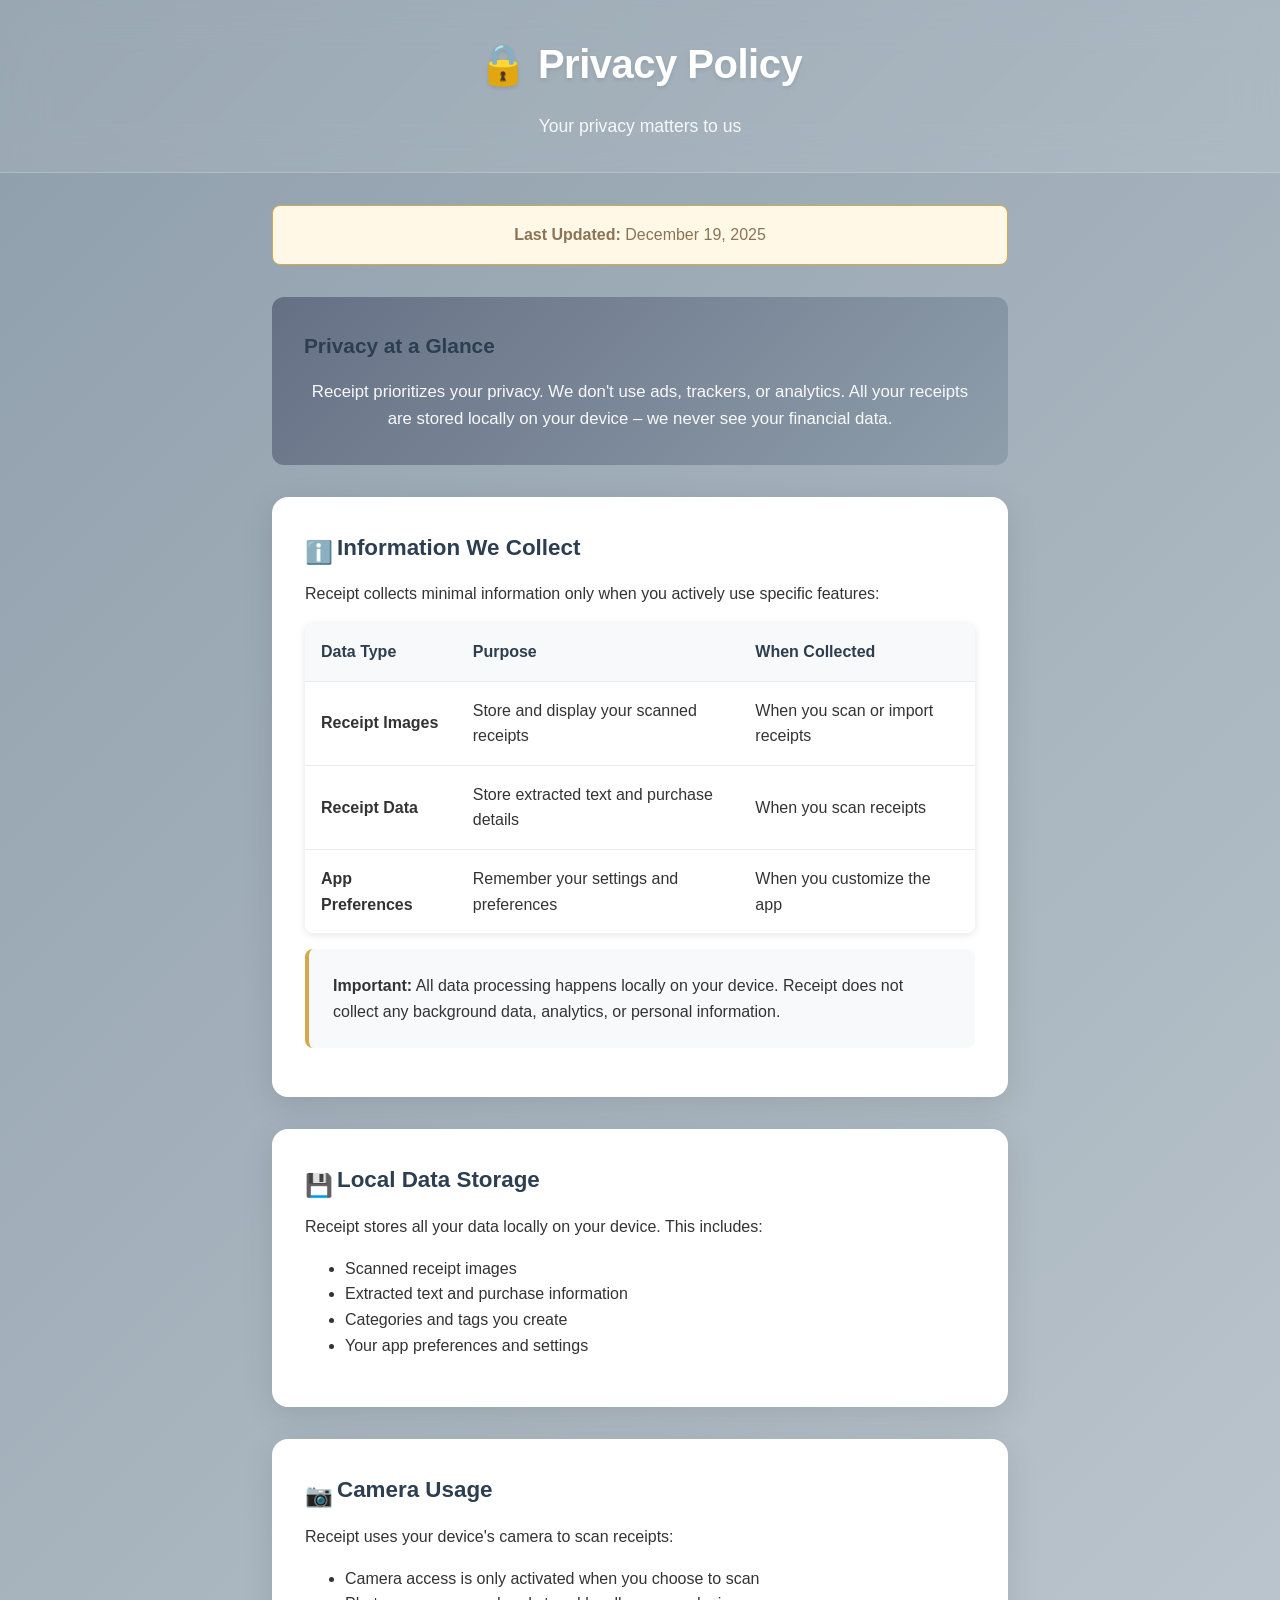
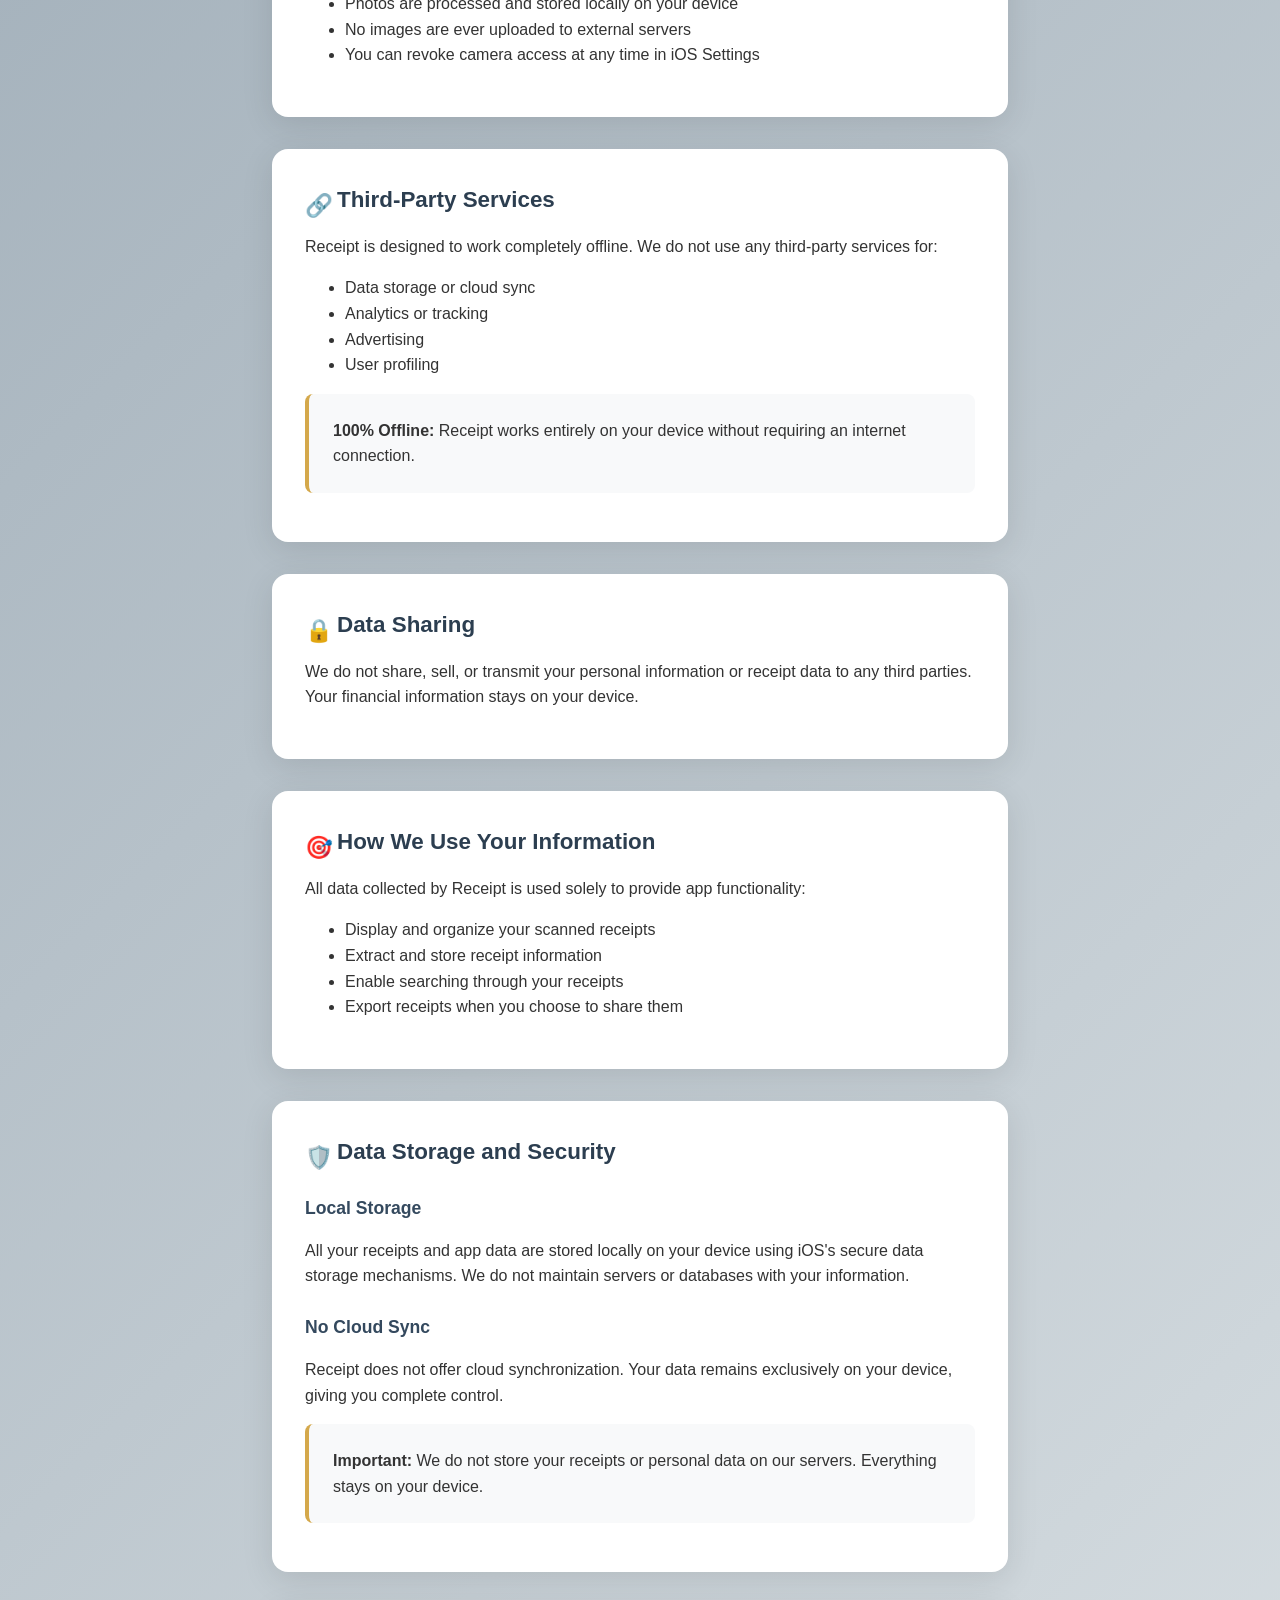
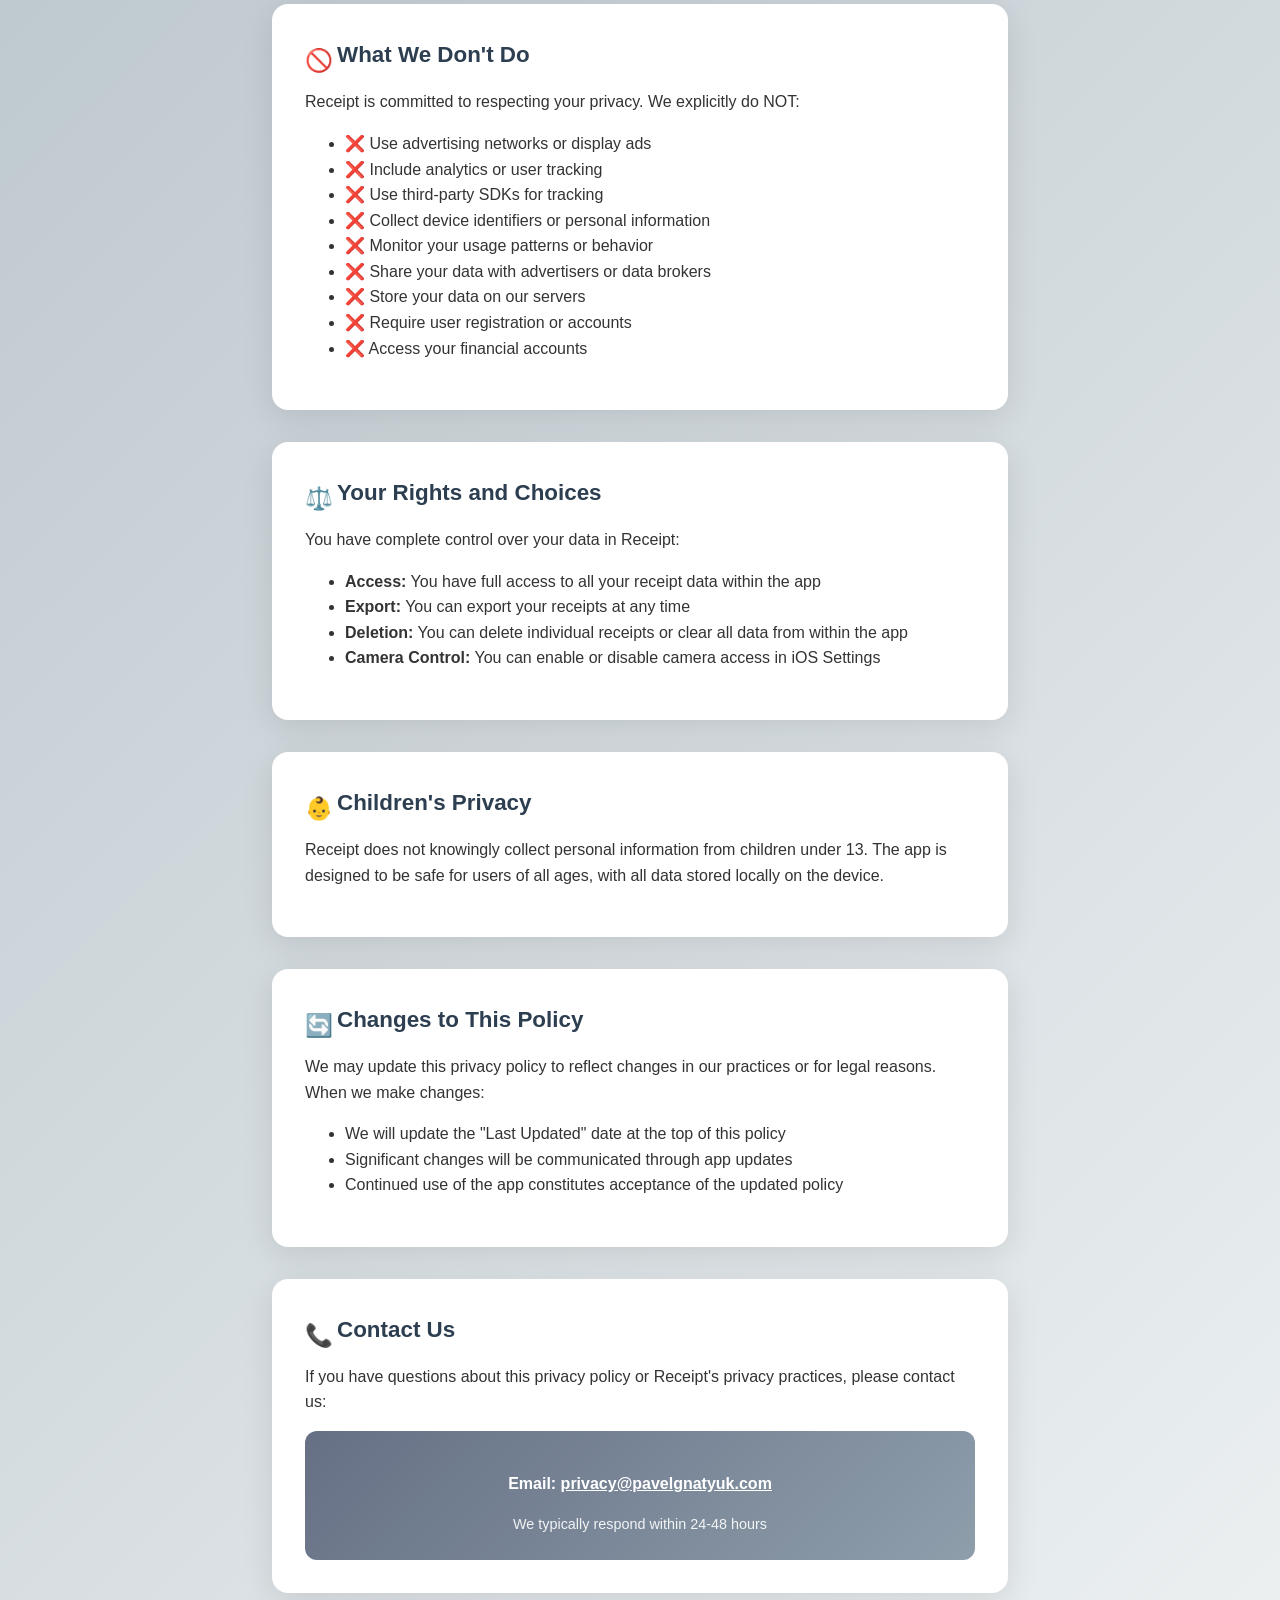
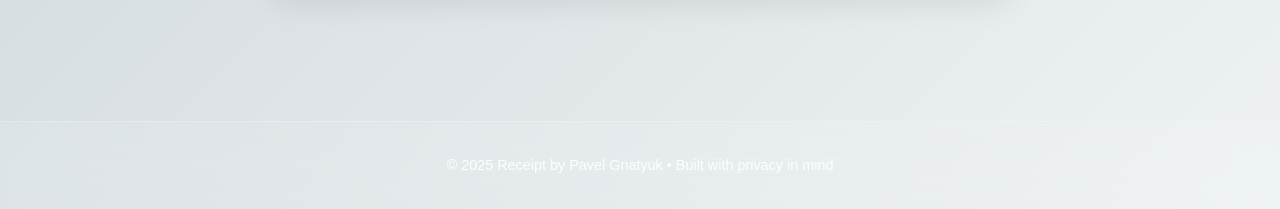
==== privacy_policy.html @ 5404e386 "content generated" ====
<!DOCTYPE html>
<html lang="en">
<head>
  <meta charset="UTF-8">
  <title>Privacy Policy – Receipt</title>
  <meta name="viewport" content="width=device-width, initial-scale=1">
  <style>
    * {
      box-sizing: border-box;
    }
    
    body {
      font-family: -apple-system, BlinkMacSystemFont, "Segoe UI", Roboto, sans-serif;
      margin: 0;
      padding: 0;
      background: linear-gradient(135deg, #8E9EAB 0%, #EEF2F3 100%);
      color: #333;
      line-height: 1.6;
      min-height: 100vh;
    }
    
    .hero {
      background: rgba(255, 255, 255, 0.1);
      backdrop-filter: blur(20px);
      border-bottom: 1px solid rgba(255, 255, 255, 0.2);
      padding: 2rem 0;
      text-align: center;
      color: white;
      margin-bottom: 2rem;
    }
    
    .hero h1 {
      font-size: 2.5rem;
      margin: 0;
      font-weight: 700;
      letter-spacing: -0.5px;
      text-shadow: 0 2px 4px rgba(0,0,0,0.1);
    }
    
    .hero p {
      font-size: 1.1rem;
      margin: 1rem 0 0;
      opacity: 0.9;
    }
    
    .container {
      max-width: 800px;
      margin: 0 auto;
      padding: 0 2rem 4rem;
    }
    
    .card {
      background: white;
      border-radius: 16px;
      padding: 2rem;
      margin-bottom: 2rem;
      box-shadow: 0 8px 32px rgba(0, 0, 0, 0.1);
      border: 1px solid rgba(255, 255, 255, 0.2);
    }
    
    .summary-box {
      background: linear-gradient(135deg, #667085, #8E9EAB);
      color: white;
      border-radius: 12px;
      padding: 2rem;
      margin-bottom: 2rem;
      text-align: center;
    }
    
    .summary-box h2 {
      margin-top: 0;
      font-size: 1.3rem;
    }
    
    .summary-box p {
      margin-bottom: 0;
      font-size: 1.05rem;
      opacity: 0.95;
    }
    
    h2 {
      font-size: 1.4rem;
      margin-top: 0;
      margin-bottom: 1rem;
      color: #2c3e50;
      font-weight: 600;
      display: flex;
      align-items: center;
      gap: 0.5rem;
    }
    
    h3 {
      font-size: 1.1rem;
      margin-top: 1.5rem;
      margin-bottom: 0.5rem;
      color: #34495e;
      font-weight: 600;
    }
    
    .icon {
      width: 24px;
      height: 24px;
      display: inline-block;
    }
    
    a {
      color: #667085;
      text-decoration: none;
      font-weight: 500;
      transition: color 0.2s ease;
    }
    
    a:hover {
      color: #D4A84B;
      text-decoration: underline;
    }
    
    .highlight-box {
      background: #f8f9fa;
      border-left: 4px solid #D4A84B;
      border-radius: 8px;
      padding: 1.5rem;
      margin: 1rem 0;
    }
    
    .data-table {
      width: 100%;
      border-collapse: collapse;
      margin: 1rem 0;
      background: white;
      border-radius: 8px;
      overflow: hidden;
      box-shadow: 0 2px 8px rgba(0, 0, 0, 0.1);
    }
    
    .data-table th,
    .data-table td {
      padding: 1rem;
      text-align: left;
      border-bottom: 1px solid #e9ecef;
    }
    
    .data-table th {
      background: #f8f9fa;
      font-weight: 600;
      color: #2c3e50;
    }
    
    .data-table tr:last-child td {
      border-bottom: none;
    }
    
    .contact-info {
      background: linear-gradient(135deg, #667085, #8E9EAB);
      color: white;
      border-radius: 12px;
      padding: 1.5rem;
      text-align: center;
    }
    
    .contact-info a {
      color: white;
      font-weight: 600;
      text-decoration: underline;
    }
    
    .footer {
      text-align: center;
      padding: 2rem;
      color: rgba(255, 255, 255, 0.9);
      font-size: 0.9rem;
      backdrop-filter: blur(20px);
      background: rgba(255, 255, 255, 0.1);
      border-top: 1px solid rgba(255, 255, 255, 0.2);
      margin-top: 2rem;
    }
    
    .last-updated {
      background: #FFF8E7;
      border: 1px solid #D4A84B;
      border-radius: 8px;
      padding: 1rem;
      margin-bottom: 2rem;
      text-align: center;
      color: #8B7355;
      font-weight: 500;
    }
    
    @media (max-width: 768px) {
      .hero h1 {
        font-size: 2rem;
      }
      
      .container {
        padding: 0 1rem 2rem;
      }
      
      .card {
        padding: 1.5rem;
      }
      
      .data-table {
        font-size: 0.9rem;
      }
      
      .data-table th,
      .data-table td {
        padding: 0.75rem;
      }
    }
  </style>
</head>
<body>
  <div class="hero">
    <h1>🔒 Privacy Policy</h1>
    <p>Your privacy matters to us</p>
  </div>

  <div class="container">
    <div class="last-updated">
      <strong>Last Updated:</strong> December 19, 2025
    </div>

    <div class="summary-box">
      <h2>Privacy at a Glance</h2>
      <p>Receipt prioritizes your privacy. We don't use ads, trackers, or analytics. All your receipts are stored locally on your device – we never see your financial data.</p>
    </div>

    <div class="card">
      <h2>
        <span class="icon">ℹ️</span>
        Information We Collect
      </h2>
      
      <p>Receipt collects minimal information only when you actively use specific features:</p>
      
      <table class="data-table">
        <thead>
          <tr>
            <th>Data Type</th>
            <th>Purpose</th>
            <th>When Collected</th>
          </tr>
        </thead>
        <tbody>
          <tr>
            <td><strong>Receipt Images</strong></td>
            <td>Store and display your scanned receipts</td>
            <td>When you scan or import receipts</td>
          </tr>
          <tr>
            <td><strong>Receipt Data</strong></td>
            <td>Store extracted text and purchase details</td>
            <td>When you scan receipts</td>
          </tr>
          <tr>
            <td><strong>App Preferences</strong></td>
            <td>Remember your settings and preferences</td>
            <td>When you customize the app</td>
          </tr>
        </tbody>
      </table>

      <div class="highlight-box">
        <strong>Important:</strong> All data processing happens locally on your device. Receipt does not collect any background data, analytics, or personal information.
      </div>
    </div>

    <div class="card">
      <h2>
        <span class="icon">💾</span>
        Local Data Storage
      </h2>
      <p>Receipt stores all your data locally on your device. This includes:</p>
      <ul>
        <li>Scanned receipt images</li>
        <li>Extracted text and purchase information</li>
        <li>Categories and tags you create</li>
        <li>Your app preferences and settings</li>
      </ul>
    </div>

    <div class="card">
      <h2>
        <span class="icon">📷</span>
        Camera Usage
      </h2>
      <p>Receipt uses your device's camera to scan receipts:</p>
      <ul>
        <li>Camera access is only activated when you choose to scan</li>
        <li>Photos are processed and stored locally on your device</li>
        <li>No images are ever uploaded to external servers</li>
        <li>You can revoke camera access at any time in iOS Settings</li>
      </ul>
    </div>

    <div class="card">
      <h2>
        <span class="icon">🔗</span>
        Third-Party Services
      </h2>
      
      <p>Receipt is designed to work completely offline. We do not use any third-party services for:</p>
      <ul>
        <li>Data storage or cloud sync</li>
        <li>Analytics or tracking</li>
        <li>Advertising</li>
        <li>User profiling</li>
      </ul>
      
      <div class="highlight-box">
        <strong>100% Offline:</strong> Receipt works entirely on your device without requiring an internet connection.
      </div>
    </div>

    <div class="card">
      <h2>
        <span class="icon">🔒</span>
        Data Sharing
      </h2>
      
      <p>We do not share, sell, or transmit your personal information or receipt data to any third parties. Your financial information stays on your device.</p>
    </div>

    <div class="card">
      <h2>
        <span class="icon">🎯</span>
        How We Use Your Information
      </h2>
      
      <p>All data collected by Receipt is used solely to provide app functionality:</p>
      <ul>
        <li>Display and organize your scanned receipts</li>
        <li>Extract and store receipt information</li>
        <li>Enable searching through your receipts</li>
        <li>Export receipts when you choose to share them</li>
      </ul>
    </div>

    <div class="card">
      <h2>
        <span class="icon">🛡️</span>
        Data Storage and Security
      </h2>
      
      <h3>Local Storage</h3>
      <p>All your receipts and app data are stored locally on your device using iOS's secure data storage mechanisms. We do not maintain servers or databases with your information.</p>
      
      <h3>No Cloud Sync</h3>
      <p>Receipt does not offer cloud synchronization. Your data remains exclusively on your device, giving you complete control.</p>
      
      <div class="highlight-box">
        <strong>Important:</strong> We do not store your receipts or personal data on our servers. Everything stays on your device.
      </div>
    </div>

    <div class="card">
      <h2>
        <span class="icon">🚫</span>
        What We Don't Do
      </h2>
      
      <p>Receipt is committed to respecting your privacy. We explicitly do NOT:</p>
      
      <ul>
        <li>❌ Use advertising networks or display ads</li>
        <li>❌ Include analytics or user tracking</li>
        <li>❌ Use third-party SDKs for tracking</li>
        <li>❌ Collect device identifiers or personal information</li>
        <li>❌ Monitor your usage patterns or behavior</li>
        <li>❌ Share your data with advertisers or data brokers</li>
        <li>❌ Store your data on our servers</li>
        <li>❌ Require user registration or accounts</li>
        <li>❌ Access your financial accounts</li>
      </ul>
    </div>

    <div class="card">
      <h2>
        <span class="icon">⚖️</span>
        Your Rights and Choices
      </h2>
      
      <p>You have complete control over your data in Receipt:</p>
      
      <ul>
        <li><strong>Access:</strong> You have full access to all your receipt data within the app</li>
        <li><strong>Export:</strong> You can export your receipts at any time</li>
        <li><strong>Deletion:</strong> You can delete individual receipts or clear all data from within the app</li>
        <li><strong>Camera Control:</strong> You can enable or disable camera access in iOS Settings</li>
      </ul>
    </div>

    <div class="card">
      <h2>
        <span class="icon">👶</span>
        Children's Privacy
      </h2>
      
      <p>Receipt does not knowingly collect personal information from children under 13. The app is designed to be safe for users of all ages, with all data stored locally on the device.</p>
    </div>

    <div class="card">
      <h2>
        <span class="icon">🔄</span>
        Changes to This Policy
      </h2>
      
      <p>We may update this privacy policy to reflect changes in our practices or for legal reasons. When we make changes:</p>
      
      <ul>
        <li>We will update the "Last Updated" date at the top of this policy</li>
        <li>Significant changes will be communicated through app updates</li>
        <li>Continued use of the app constitutes acceptance of the updated policy</li>
      </ul>
    </div>

    <div class="card">
      <h2>
        <span class="icon">📞</span>
        Contact Us
      </h2>
      
      <p>If you have questions about this privacy policy or Receipt's privacy practices, please contact us:</p>
      
      <div class="contact-info">
        <p><strong>Email:</strong> <a href="mailto:privacy@pavelgnatyuk.com">privacy@pavelgnatyuk.com</a></p>
        <p style="margin: 0.5rem 0 0; font-size: 0.9rem; opacity: 0.9;">We typically respond within 24-48 hours</p>
      </div>
    </div>
  </div>

  <div class="footer">
    &copy; 2025 Receipt by Pavel Gnatyuk • Built with privacy in mind
  </div>
</body>
</html>
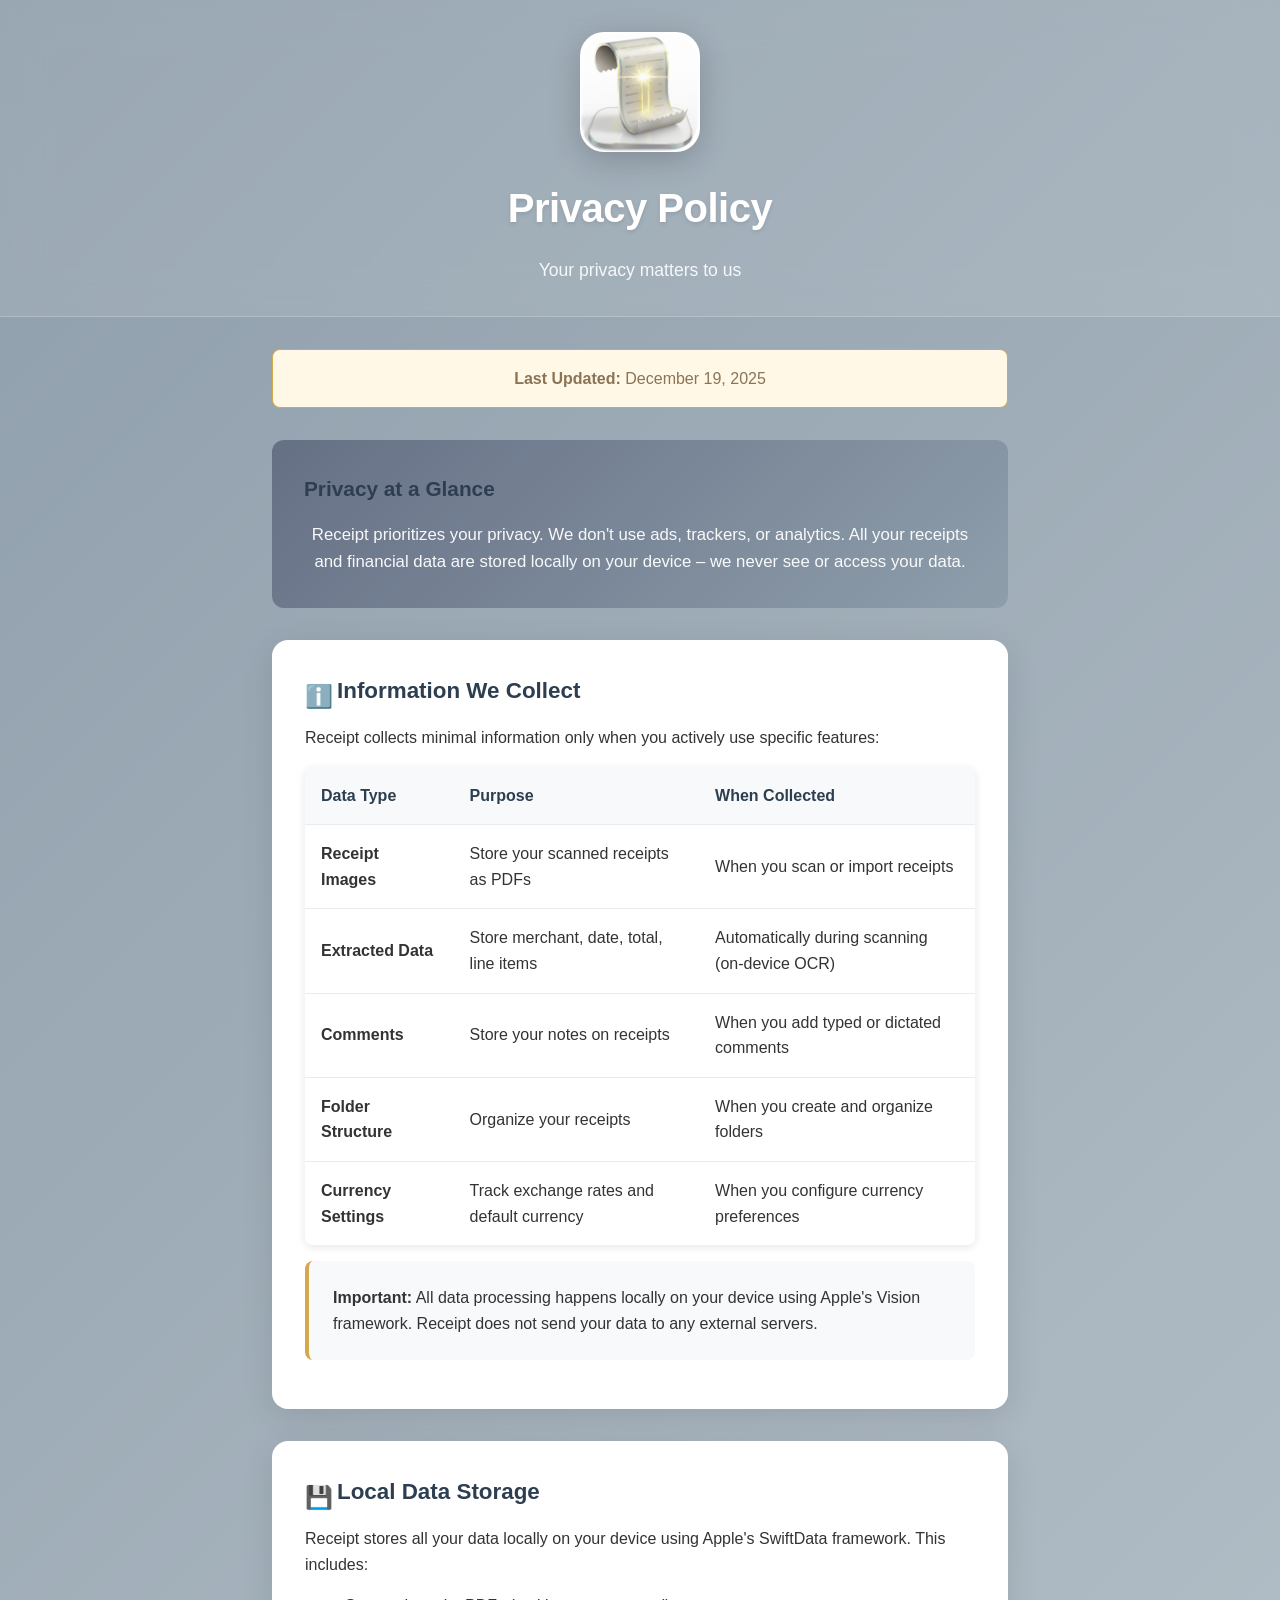
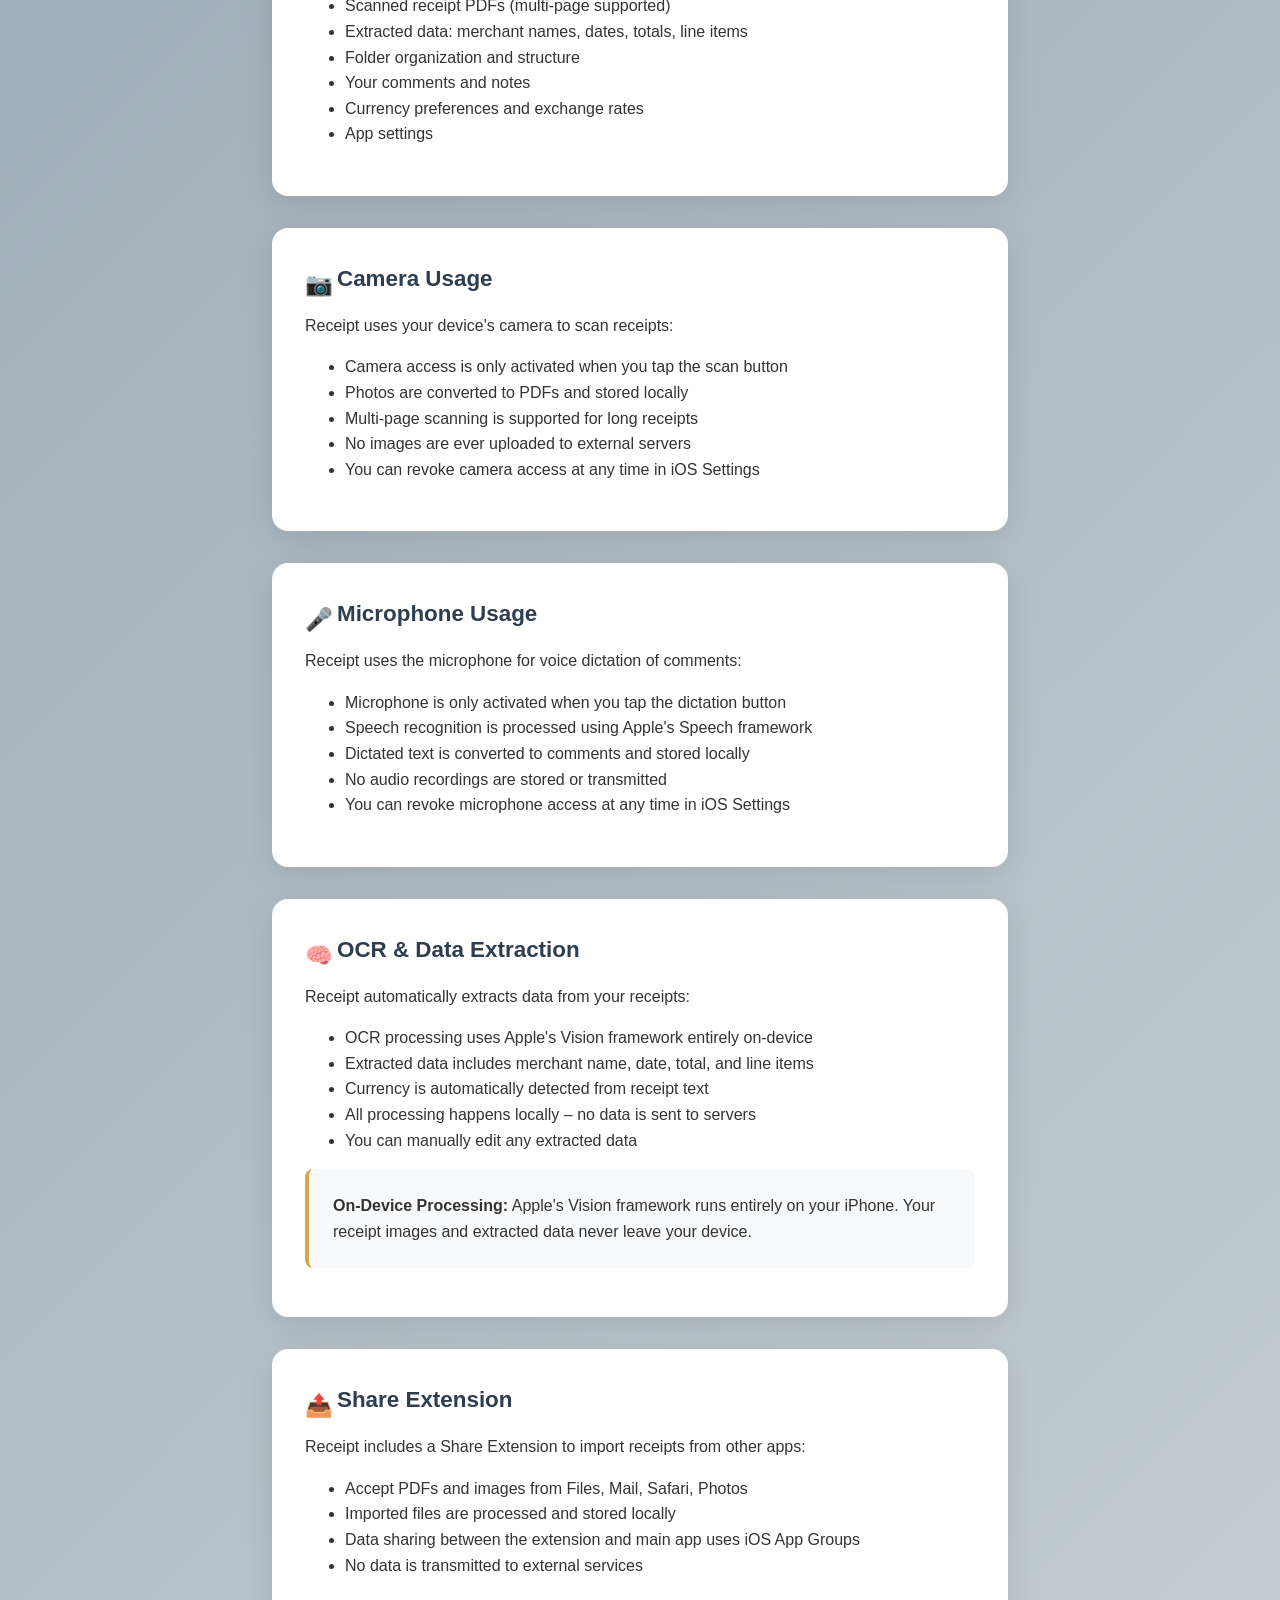
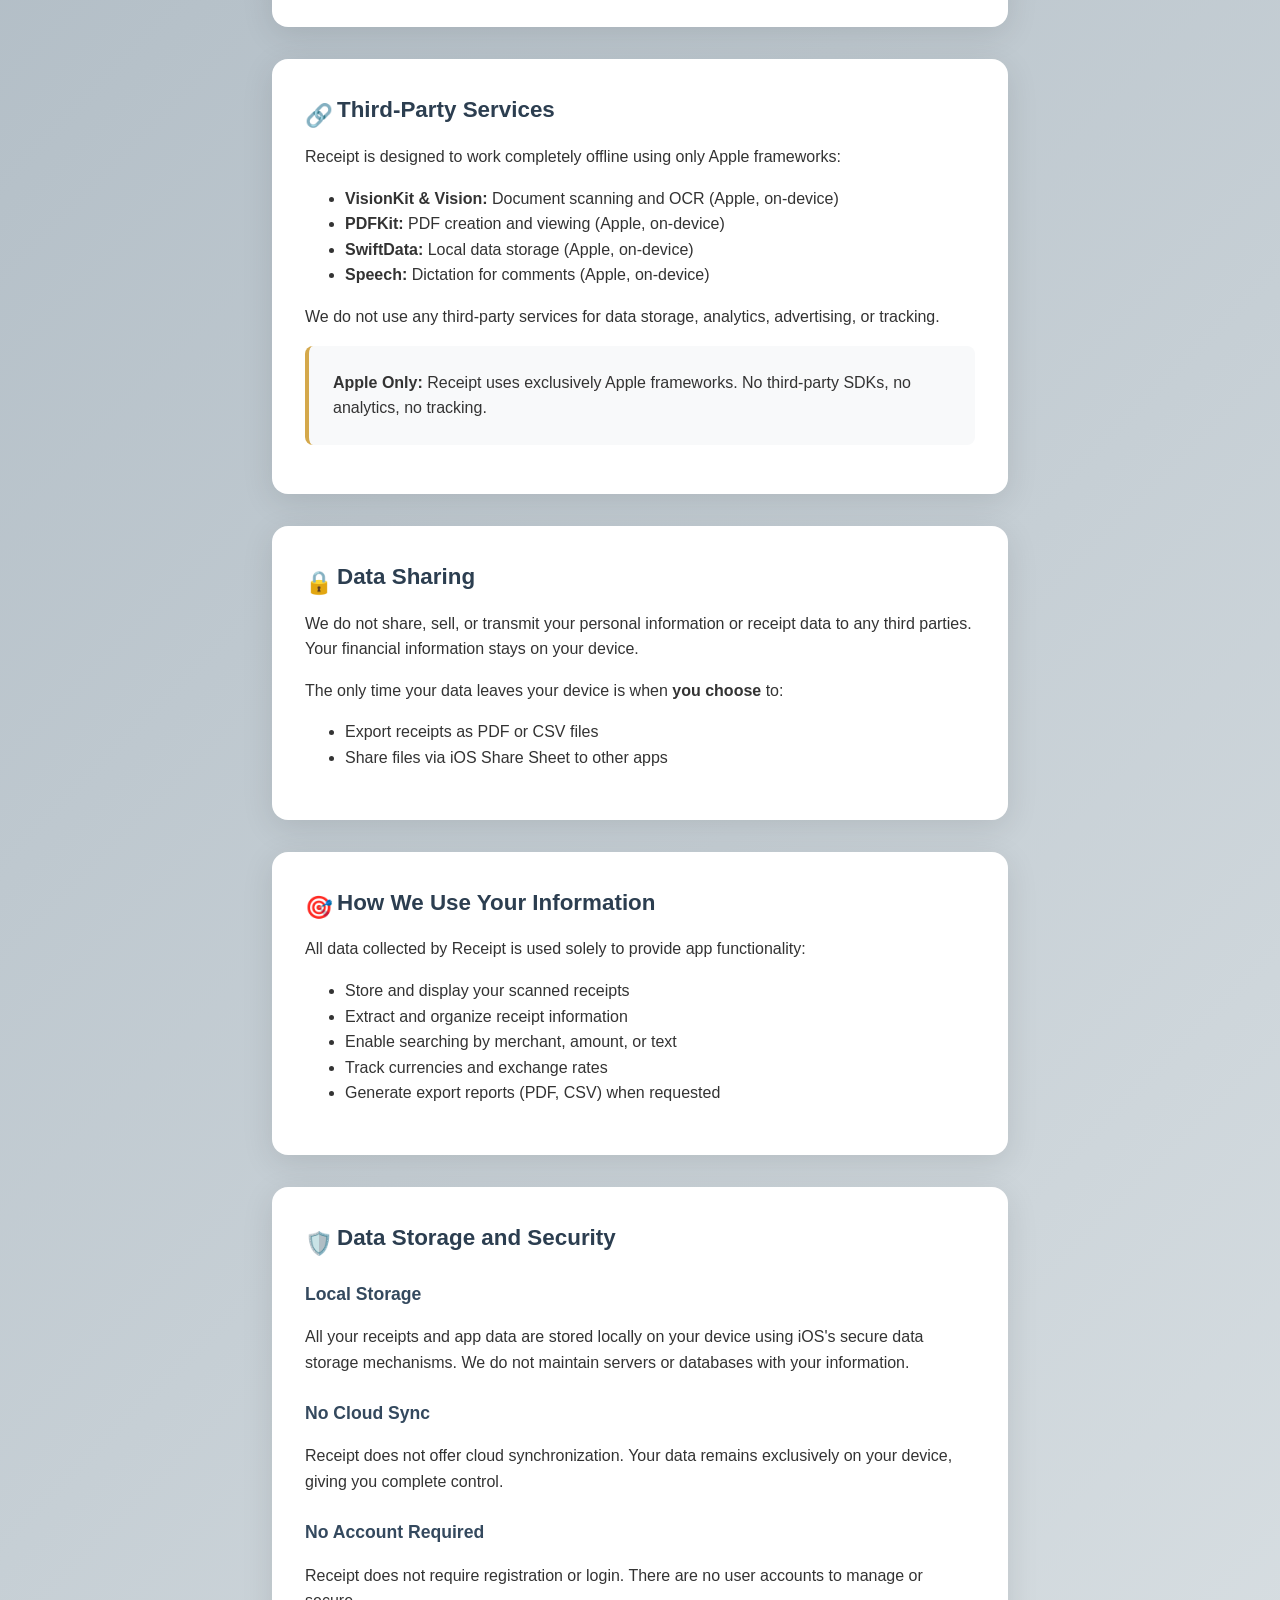
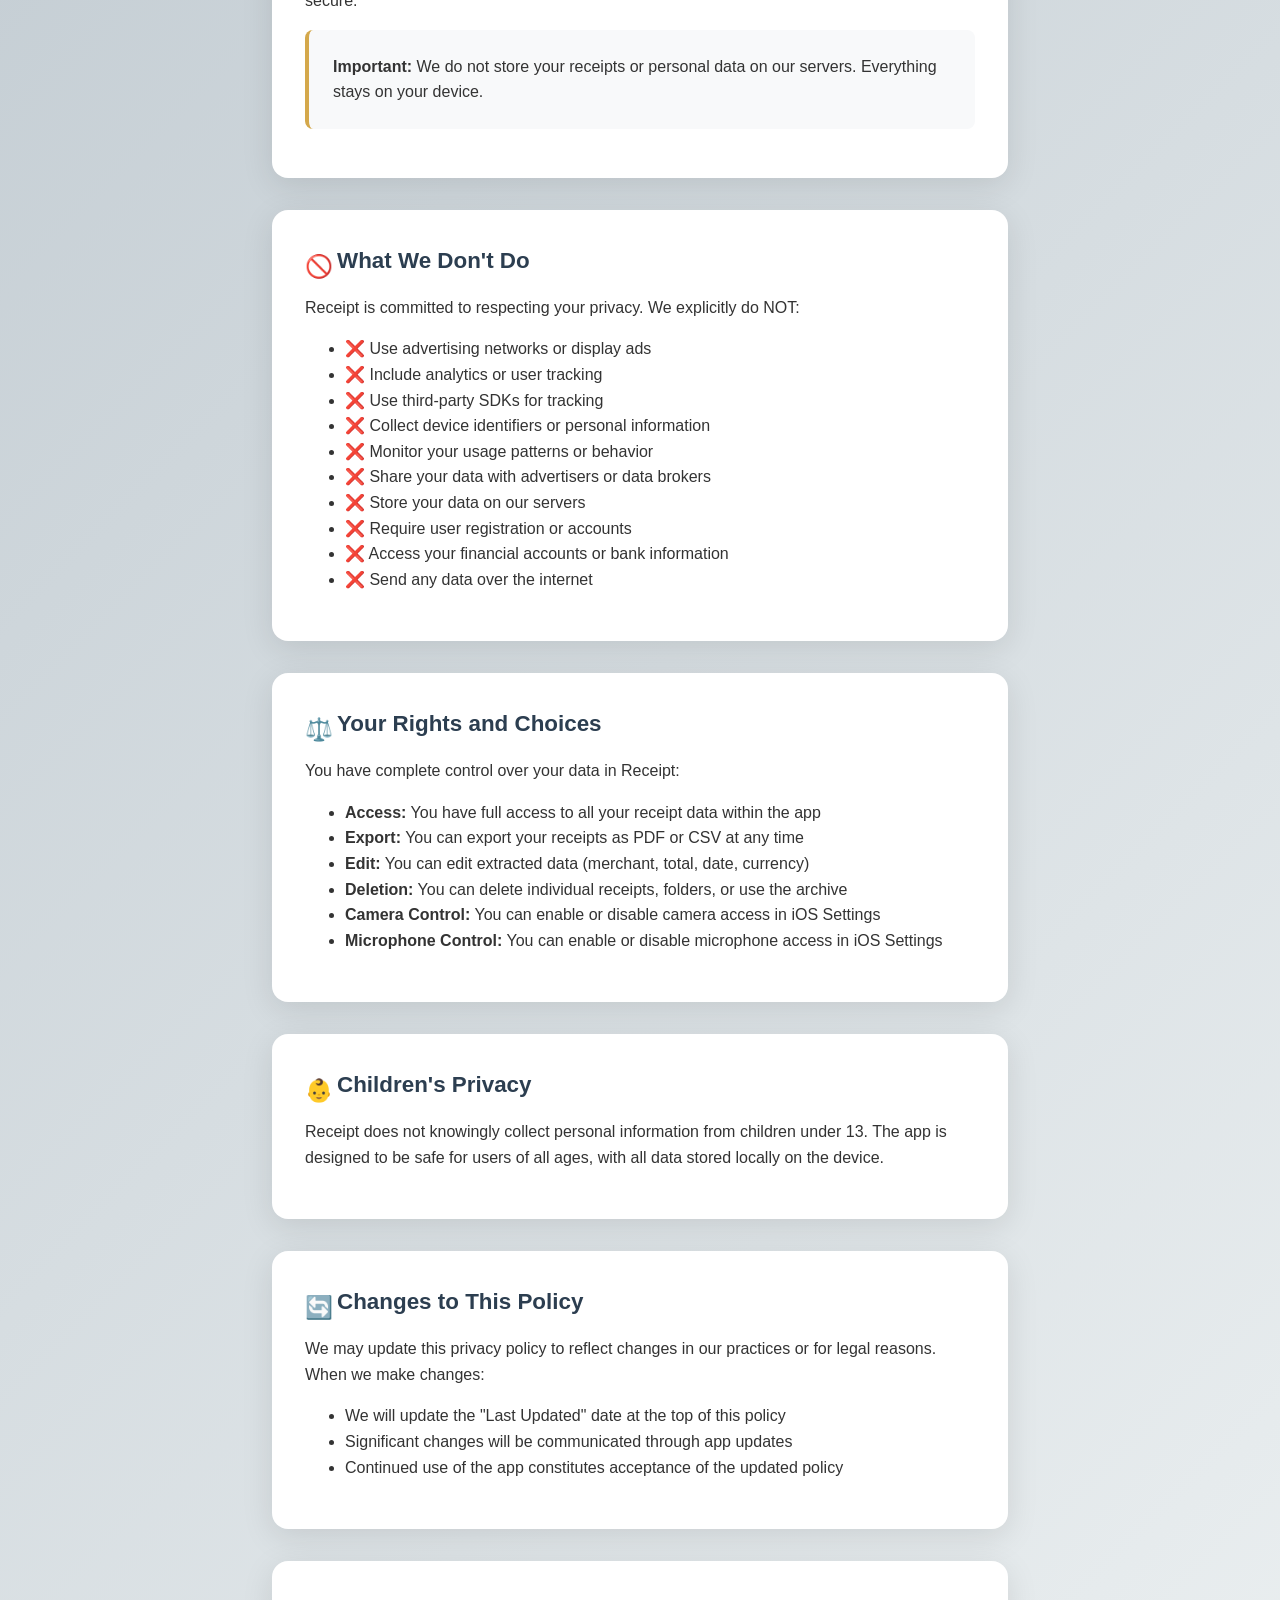
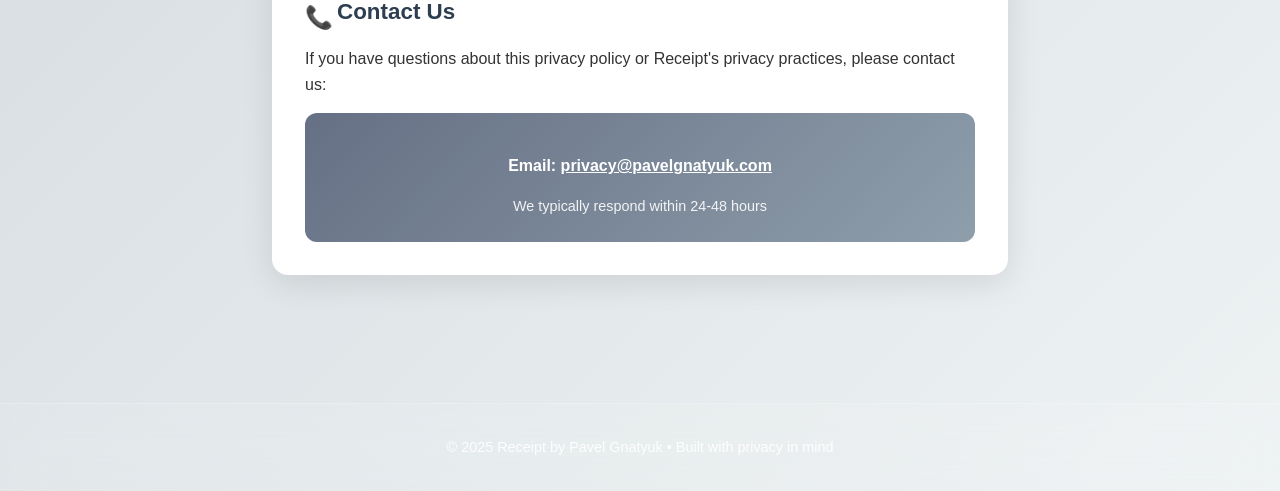
==== commit 20ecccb3: "edited" ====
--- a/privacy_policy.html
+++ b/privacy_policy.html
@@ -29,6 +29,14 @@
       margin-bottom: 2rem;
     }
     
+    .app-icon {
+      width: 120px;
+      height: 120px;
+      border-radius: 24px;
+      margin-bottom: 1rem;
+      box-shadow: 0 8px 32px rgba(0, 0, 0, 0.2);
+    }
+    
     .hero h1 {
       font-size: 2.5rem;
       margin: 0;
@@ -212,7 +220,8 @@
 </head>
 <body>
   <div class="hero">
-    <h1>🔒 Privacy Policy</h1>
+    <img src="appicon.png" alt="Receipt App Icon" class="app-icon">
+    <h1>Privacy Policy</h1>
     <p>Your privacy matters to us</p>
   </div>
 
@@ -223,7 +232,7 @@
 
     <div class="summary-box">
       <h2>Privacy at a Glance</h2>
-      <p>Receipt prioritizes your privacy. We don't use ads, trackers, or analytics. All your receipts are stored locally on your device – we never see your financial data.</p>
+      <p>Receipt prioritizes your privacy. We don't use ads, trackers, or analytics. All your receipts and financial data are stored locally on your device – we never see or access your data.</p>
     </div>
 
     <div class="card">
@@ -245,24 +254,34 @@
         <tbody>
           <tr>
             <td><strong>Receipt Images</strong></td>
-            <td>Store and display your scanned receipts</td>
+            <td>Store your scanned receipts as PDFs</td>
             <td>When you scan or import receipts</td>
           </tr>
           <tr>
-            <td><strong>Receipt Data</strong></td>
-            <td>Store extracted text and purchase details</td>
-            <td>When you scan receipts</td>
+            <td><strong>Extracted Data</strong></td>
+            <td>Store merchant, date, total, line items</td>
+            <td>Automatically during scanning (on-device OCR)</td>
           </tr>
           <tr>
-            <td><strong>App Preferences</strong></td>
-            <td>Remember your settings and preferences</td>
-            <td>When you customize the app</td>
+            <td><strong>Comments</strong></td>
+            <td>Store your notes on receipts</td>
+            <td>When you add typed or dictated comments</td>
+          </tr>
+          <tr>
+            <td><strong>Folder Structure</strong></td>
+            <td>Organize your receipts</td>
+            <td>When you create and organize folders</td>
+          </tr>
+          <tr>
+            <td><strong>Currency Settings</strong></td>
+            <td>Track exchange rates and default currency</td>
+            <td>When you configure currency preferences</td>
           </tr>
         </tbody>
       </table>
 
       <div class="highlight-box">
-        <strong>Important:</strong> All data processing happens locally on your device. Receipt does not collect any background data, analytics, or personal information.
+        <strong>Important:</strong> All data processing happens locally on your device using Apple's Vision framework. Receipt does not send your data to any external servers.
       </div>
     </div>
 
@@ -271,12 +290,14 @@
         <span class="icon">💾</span>
         Local Data Storage
       </h2>
-      <p>Receipt stores all your data locally on your device. This includes:</p>
-      <ul>
-        <li>Scanned receipt images</li>
-        <li>Extracted text and purchase information</li>
-        <li>Categories and tags you create</li>
-        <li>Your app preferences and settings</li>
+      <p>Receipt stores all your data locally on your device using Apple's SwiftData framework. This includes:</p>
+      <ul>
+        <li>Scanned receipt PDFs (multi-page supported)</li>
+        <li>Extracted data: merchant names, dates, totals, line items</li>
+        <li>Folder organization and structure</li>
+        <li>Your comments and notes</li>
+        <li>Currency preferences and exchange rates</li>
+        <li>App settings</li>
       </ul>
     </div>
 
@@ -287,8 +308,9 @@
       </h2>
       <p>Receipt uses your device's camera to scan receipts:</p>
       <ul>
-        <li>Camera access is only activated when you choose to scan</li>
-        <li>Photos are processed and stored locally on your device</li>
+        <li>Camera access is only activated when you tap the scan button</li>
+        <li>Photos are converted to PDFs and stored locally</li>
+        <li>Multi-page scanning is supported for long receipts</li>
         <li>No images are ever uploaded to external servers</li>
         <li>You can revoke camera access at any time in iOS Settings</li>
       </ul>
@@ -296,20 +318,69 @@
 
     <div class="card">
       <h2>
+        <span class="icon">🎤</span>
+        Microphone Usage
+      </h2>
+      <p>Receipt uses the microphone for voice dictation of comments:</p>
+      <ul>
+        <li>Microphone is only activated when you tap the dictation button</li>
+        <li>Speech recognition is processed using Apple's Speech framework</li>
+        <li>Dictated text is converted to comments and stored locally</li>
+        <li>No audio recordings are stored or transmitted</li>
+        <li>You can revoke microphone access at any time in iOS Settings</li>
+      </ul>
+    </div>
+
+    <div class="card">
+      <h2>
+        <span class="icon">🧠</span>
+        OCR & Data Extraction
+      </h2>
+      <p>Receipt automatically extracts data from your receipts:</p>
+      <ul>
+        <li>OCR processing uses Apple's Vision framework entirely on-device</li>
+        <li>Extracted data includes merchant name, date, total, and line items</li>
+        <li>Currency is automatically detected from receipt text</li>
+        <li>All processing happens locally – no data is sent to servers</li>
+        <li>You can manually edit any extracted data</li>
+      </ul>
+      
+      <div class="highlight-box">
+        <strong>On-Device Processing:</strong> Apple's Vision framework runs entirely on your iPhone. Your receipt images and extracted data never leave your device.
+      </div>
+    </div>
+
+    <div class="card">
+      <h2>
+        <span class="icon">📤</span>
+        Share Extension
+      </h2>
+      <p>Receipt includes a Share Extension to import receipts from other apps:</p>
+      <ul>
+        <li>Accept PDFs and images from Files, Mail, Safari, Photos</li>
+        <li>Imported files are processed and stored locally</li>
+        <li>Data sharing between the extension and main app uses iOS App Groups</li>
+        <li>No data is transmitted to external services</li>
+      </ul>
+    </div>
+
+    <div class="card">
+      <h2>
         <span class="icon">🔗</span>
         Third-Party Services
       </h2>
       
-      <p>Receipt is designed to work completely offline. We do not use any third-party services for:</p>
-      <ul>
-        <li>Data storage or cloud sync</li>
-        <li>Analytics or tracking</li>
-        <li>Advertising</li>
-        <li>User profiling</li>
-      </ul>
+      <p>Receipt is designed to work completely offline using only Apple frameworks:</p>
+      <ul>
+        <li><strong>VisionKit & Vision:</strong> Document scanning and OCR (Apple, on-device)</li>
+        <li><strong>PDFKit:</strong> PDF creation and viewing (Apple, on-device)</li>
+        <li><strong>SwiftData:</strong> Local data storage (Apple, on-device)</li>
+        <li><strong>Speech:</strong> Dictation for comments (Apple, on-device)</li>
+      </ul>
+      <p>We do not use any third-party services for data storage, analytics, advertising, or tracking.</p>
       
       <div class="highlight-box">
-        <strong>100% Offline:</strong> Receipt works entirely on your device without requiring an internet connection.
+        <strong>Apple Only:</strong> Receipt uses exclusively Apple frameworks. No third-party SDKs, no analytics, no tracking.
       </div>
     </div>
 
@@ -320,6 +391,12 @@
       </h2>
       
       <p>We do not share, sell, or transmit your personal information or receipt data to any third parties. Your financial information stays on your device.</p>
+      
+      <p>The only time your data leaves your device is when <strong>you choose</strong> to:</p>
+      <ul>
+        <li>Export receipts as PDF or CSV files</li>
+        <li>Share files via iOS Share Sheet to other apps</li>
+      </ul>
     </div>
 
     <div class="card">
@@ -330,10 +407,11 @@
       
       <p>All data collected by Receipt is used solely to provide app functionality:</p>
       <ul>
-        <li>Display and organize your scanned receipts</li>
-        <li>Extract and store receipt information</li>
-        <li>Enable searching through your receipts</li>
-        <li>Export receipts when you choose to share them</li>
+        <li>Store and display your scanned receipts</li>
+        <li>Extract and organize receipt information</li>
+        <li>Enable searching by merchant, amount, or text</li>
+        <li>Track currencies and exchange rates</li>
+        <li>Generate export reports (PDF, CSV) when requested</li>
       </ul>
     </div>
 
@@ -348,6 +426,9 @@
       
       <h3>No Cloud Sync</h3>
       <p>Receipt does not offer cloud synchronization. Your data remains exclusively on your device, giving you complete control.</p>
+      
+      <h3>No Account Required</h3>
+      <p>Receipt does not require registration or login. There are no user accounts to manage or secure.</p>
       
       <div class="highlight-box">
         <strong>Important:</strong> We do not store your receipts or personal data on our servers. Everything stays on your device.
@@ -371,7 +452,8 @@
         <li>❌ Share your data with advertisers or data brokers</li>
         <li>❌ Store your data on our servers</li>
         <li>❌ Require user registration or accounts</li>
-        <li>❌ Access your financial accounts</li>
+        <li>❌ Access your financial accounts or bank information</li>
+        <li>❌ Send any data over the internet</li>
       </ul>
     </div>
 
@@ -385,9 +467,11 @@
       
       <ul>
         <li><strong>Access:</strong> You have full access to all your receipt data within the app</li>
-        <li><strong>Export:</strong> You can export your receipts at any time</li>
-        <li><strong>Deletion:</strong> You can delete individual receipts or clear all data from within the app</li>
+        <li><strong>Export:</strong> You can export your receipts as PDF or CSV at any time</li>
+        <li><strong>Edit:</strong> You can edit extracted data (merchant, total, date, currency)</li>
+        <li><strong>Deletion:</strong> You can delete individual receipts, folders, or use the archive</li>
         <li><strong>Camera Control:</strong> You can enable or disable camera access in iOS Settings</li>
+        <li><strong>Microphone Control:</strong> You can enable or disable microphone access in iOS Settings</li>
       </ul>
     </div>
 
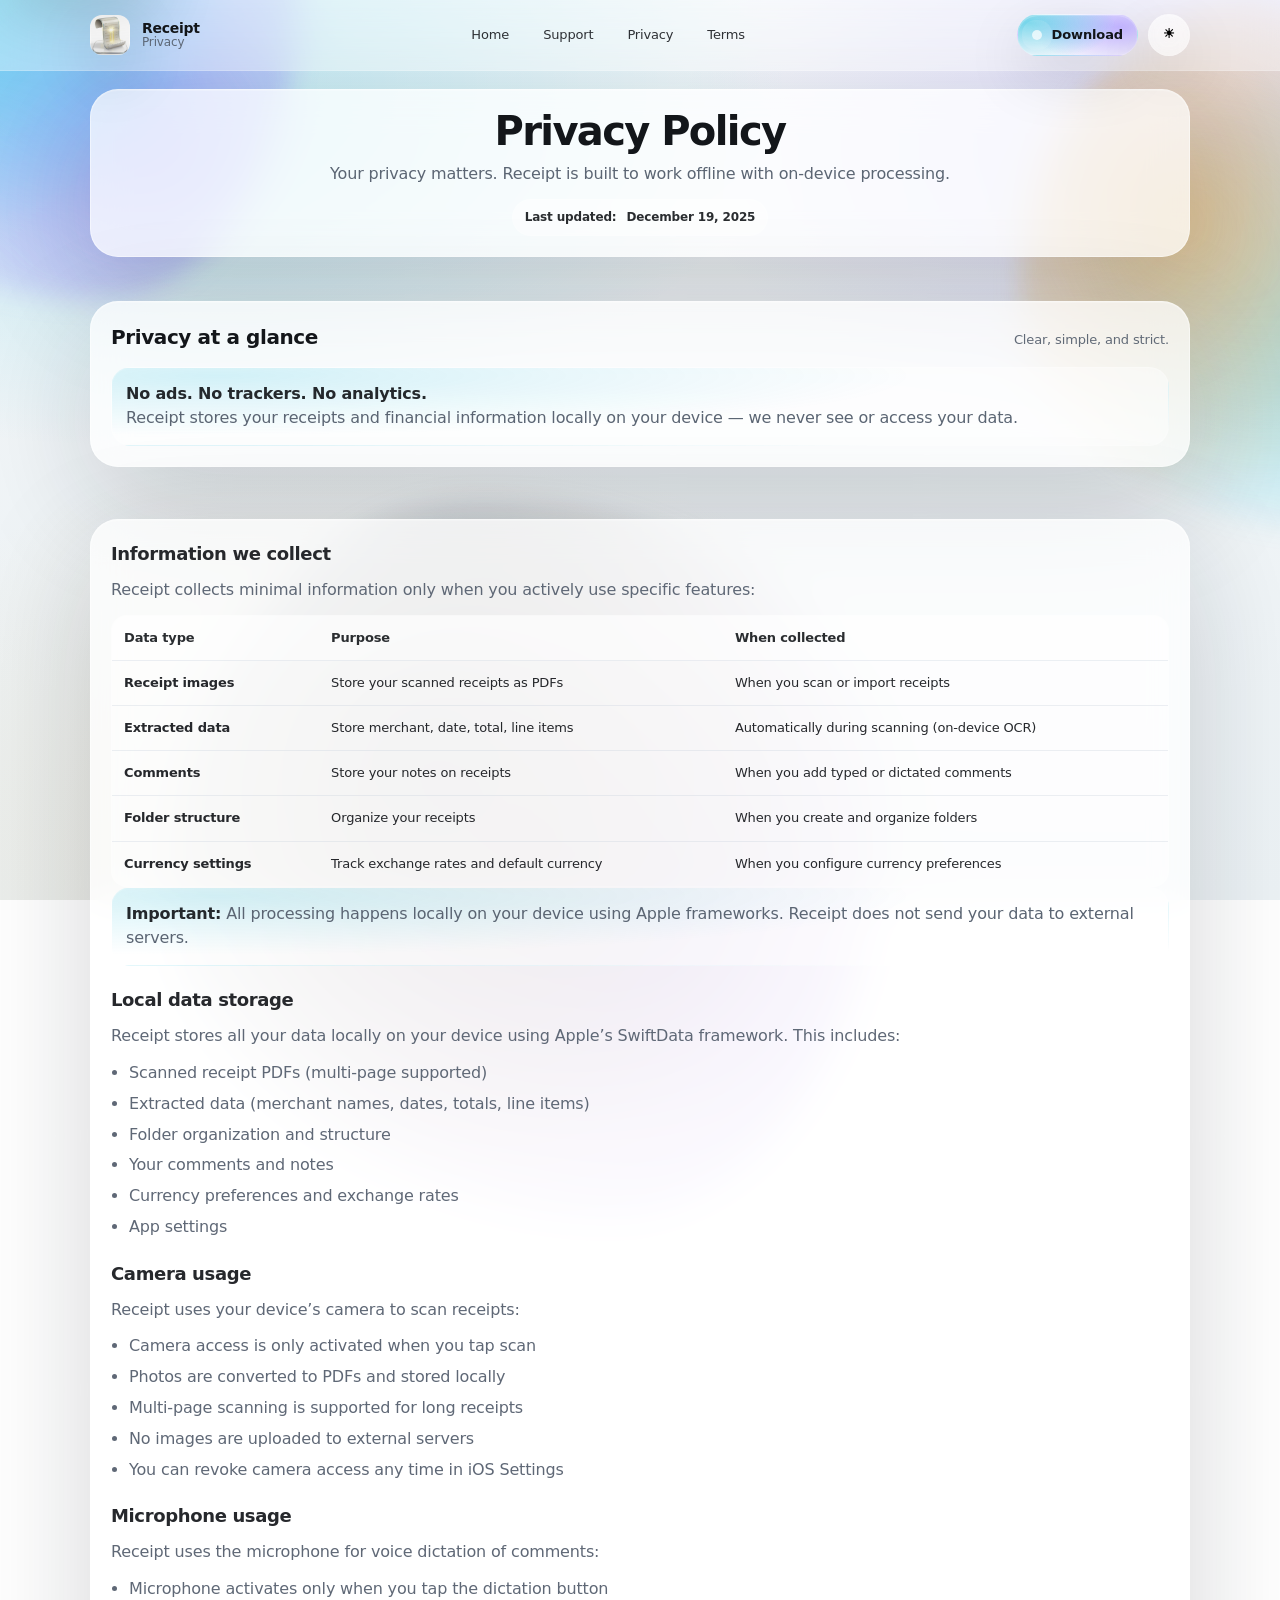
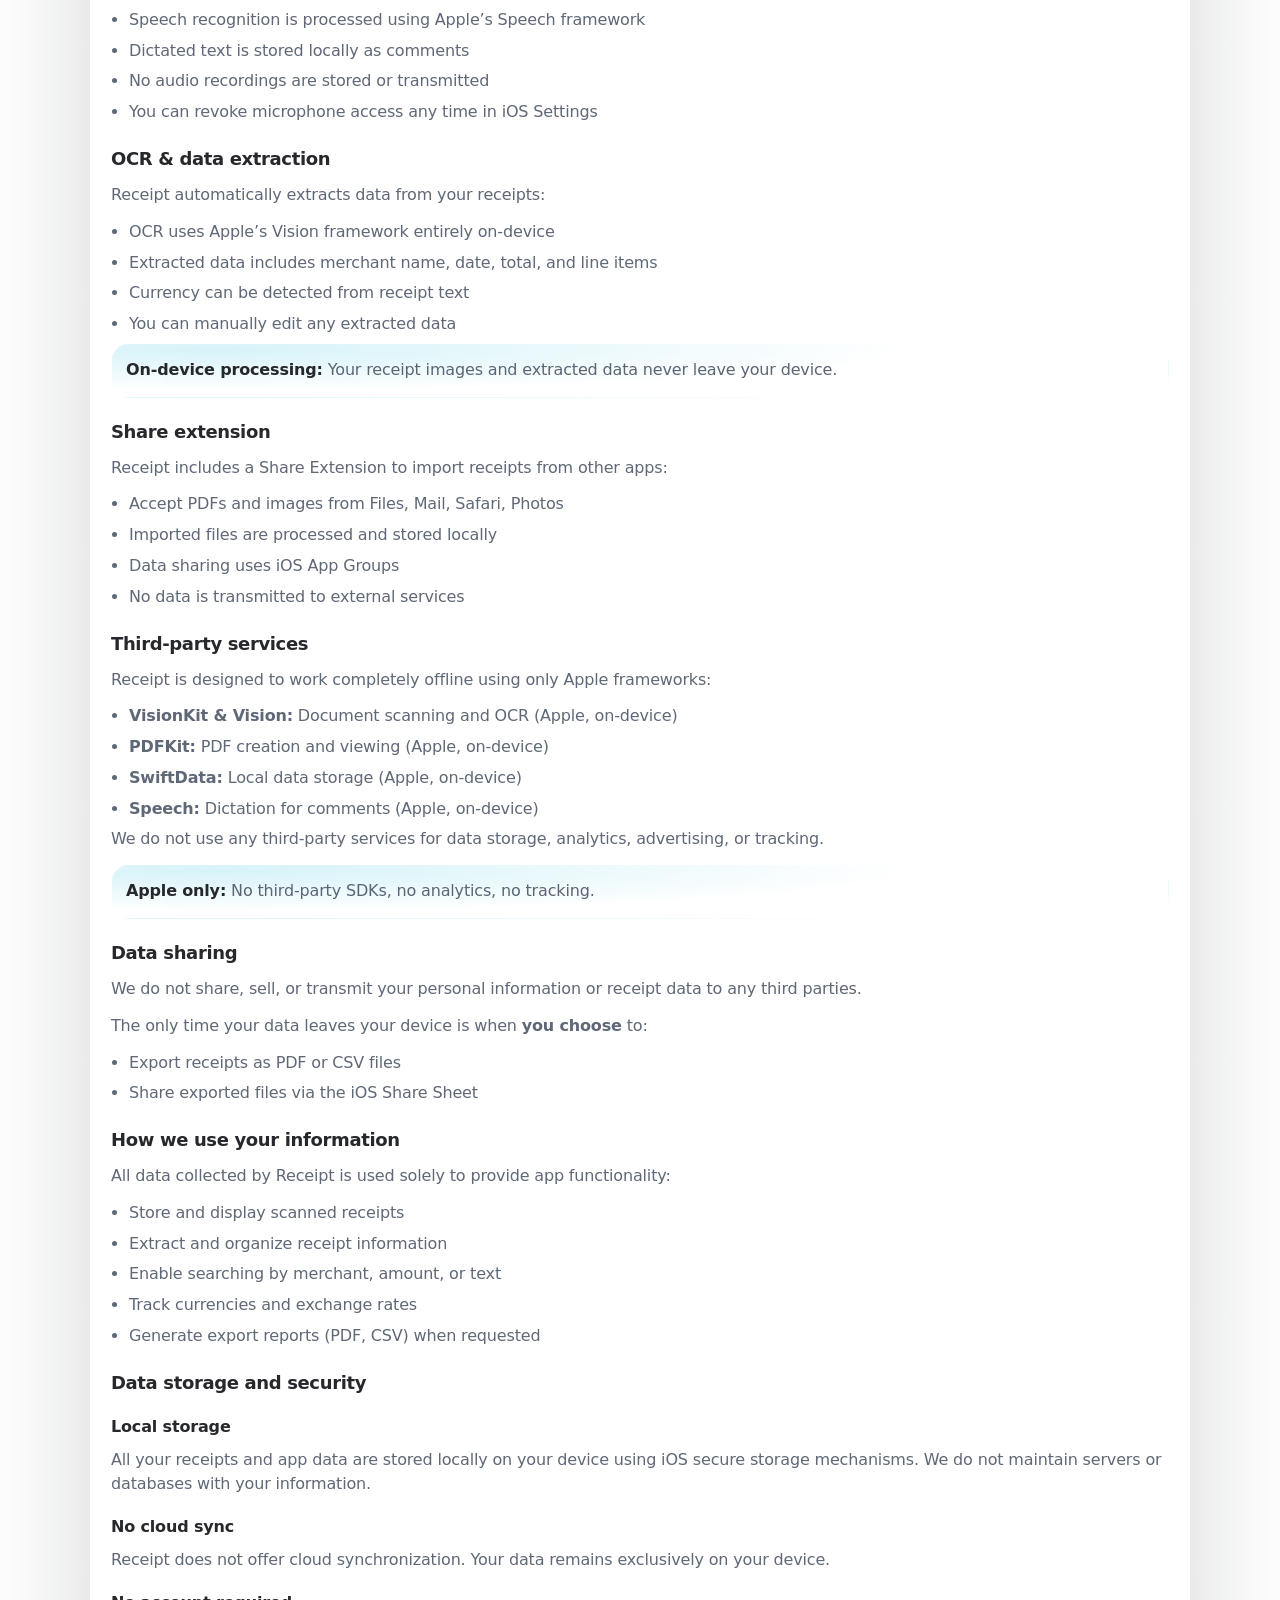
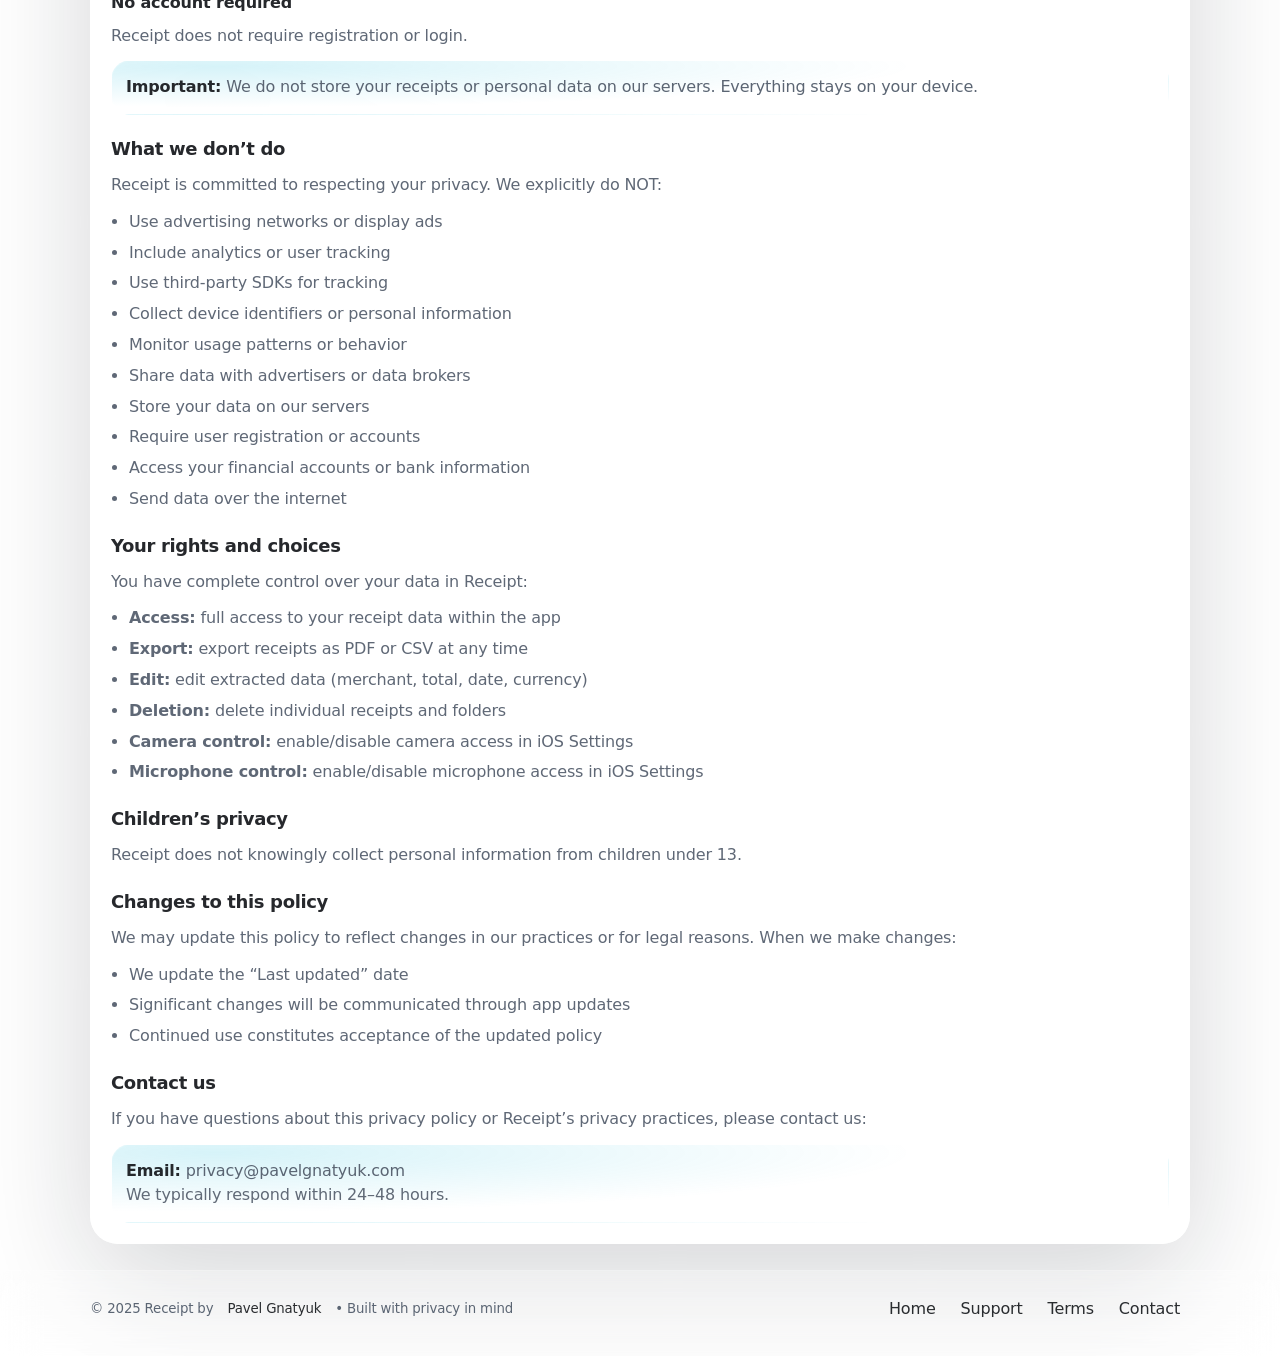
==== commit 78180fff: "redesign" ====
--- a/privacy_policy.html
+++ b/privacy_policy.html
@@ -2,520 +2,295 @@
 <html lang="en">
 <head>
   <meta charset="UTF-8">
-  <title>Privacy Policy – Receipt</title>
+  <title>Privacy Policy — Receipt</title>
   <meta name="viewport" content="width=device-width, initial-scale=1">
-  <style>
-    * {
-      box-sizing: border-box;
-    }
-    
-    body {
-      font-family: -apple-system, BlinkMacSystemFont, "Segoe UI", Roboto, sans-serif;
-      margin: 0;
-      padding: 0;
-      background: linear-gradient(135deg, #8E9EAB 0%, #EEF2F3 100%);
-      color: #333;
-      line-height: 1.6;
-      min-height: 100vh;
-    }
-    
-    .hero {
-      background: rgba(255, 255, 255, 0.1);
-      backdrop-filter: blur(20px);
-      border-bottom: 1px solid rgba(255, 255, 255, 0.2);
-      padding: 2rem 0;
-      text-align: center;
-      color: white;
-      margin-bottom: 2rem;
-    }
-    
-    .app-icon {
-      width: 120px;
-      height: 120px;
-      border-radius: 24px;
-      margin-bottom: 1rem;
-      box-shadow: 0 8px 32px rgba(0, 0, 0, 0.2);
-    }
-    
-    .hero h1 {
-      font-size: 2.5rem;
-      margin: 0;
-      font-weight: 700;
-      letter-spacing: -0.5px;
-      text-shadow: 0 2px 4px rgba(0,0,0,0.1);
-    }
-    
-    .hero p {
-      font-size: 1.1rem;
-      margin: 1rem 0 0;
-      opacity: 0.9;
-    }
-    
-    .container {
-      max-width: 800px;
-      margin: 0 auto;
-      padding: 0 2rem 4rem;
-    }
-    
-    .card {
-      background: white;
-      border-radius: 16px;
-      padding: 2rem;
-      margin-bottom: 2rem;
-      box-shadow: 0 8px 32px rgba(0, 0, 0, 0.1);
-      border: 1px solid rgba(255, 255, 255, 0.2);
-    }
-    
-    .summary-box {
-      background: linear-gradient(135deg, #667085, #8E9EAB);
-      color: white;
-      border-radius: 12px;
-      padding: 2rem;
-      margin-bottom: 2rem;
-      text-align: center;
-    }
-    
-    .summary-box h2 {
-      margin-top: 0;
-      font-size: 1.3rem;
-    }
-    
-    .summary-box p {
-      margin-bottom: 0;
-      font-size: 1.05rem;
-      opacity: 0.95;
-    }
-    
-    h2 {
-      font-size: 1.4rem;
-      margin-top: 0;
-      margin-bottom: 1rem;
-      color: #2c3e50;
-      font-weight: 600;
-      display: flex;
-      align-items: center;
-      gap: 0.5rem;
-    }
-    
-    h3 {
-      font-size: 1.1rem;
-      margin-top: 1.5rem;
-      margin-bottom: 0.5rem;
-      color: #34495e;
-      font-weight: 600;
-    }
-    
-    .icon {
-      width: 24px;
-      height: 24px;
-      display: inline-block;
-    }
-    
-    a {
-      color: #667085;
-      text-decoration: none;
-      font-weight: 500;
-      transition: color 0.2s ease;
-    }
-    
-    a:hover {
-      color: #D4A84B;
-      text-decoration: underline;
-    }
-    
-    .highlight-box {
-      background: #f8f9fa;
-      border-left: 4px solid #D4A84B;
-      border-radius: 8px;
-      padding: 1.5rem;
-      margin: 1rem 0;
-    }
-    
-    .data-table {
-      width: 100%;
-      border-collapse: collapse;
-      margin: 1rem 0;
-      background: white;
-      border-radius: 8px;
-      overflow: hidden;
-      box-shadow: 0 2px 8px rgba(0, 0, 0, 0.1);
-    }
-    
-    .data-table th,
-    .data-table td {
-      padding: 1rem;
-      text-align: left;
-      border-bottom: 1px solid #e9ecef;
-    }
-    
-    .data-table th {
-      background: #f8f9fa;
-      font-weight: 600;
-      color: #2c3e50;
-    }
-    
-    .data-table tr:last-child td {
-      border-bottom: none;
-    }
-    
-    .contact-info {
-      background: linear-gradient(135deg, #667085, #8E9EAB);
-      color: white;
-      border-radius: 12px;
-      padding: 1.5rem;
-      text-align: center;
-    }
-    
-    .contact-info a {
-      color: white;
-      font-weight: 600;
-      text-decoration: underline;
-    }
-    
-    .footer {
-      text-align: center;
-      padding: 2rem;
-      color: rgba(255, 255, 255, 0.9);
-      font-size: 0.9rem;
-      backdrop-filter: blur(20px);
-      background: rgba(255, 255, 255, 0.1);
-      border-top: 1px solid rgba(255, 255, 255, 0.2);
-      margin-top: 2rem;
-    }
-    
-    .last-updated {
-      background: #FFF8E7;
-      border: 1px solid #D4A84B;
-      border-radius: 8px;
-      padding: 1rem;
-      margin-bottom: 2rem;
-      text-align: center;
-      color: #8B7355;
-      font-weight: 500;
-    }
-    
-    @media (max-width: 768px) {
-      .hero h1 {
-        font-size: 2rem;
-      }
-      
-      .container {
-        padding: 0 1rem 2rem;
-      }
-      
-      .card {
-        padding: 1.5rem;
-      }
-      
-      .data-table {
-        font-size: 0.9rem;
-      }
-      
-      .data-table th,
-      .data-table td {
-        padding: 0.75rem;
-      }
-    }
-  </style>
+  <meta name="description" content="Receipt Privacy Policy. No ads, no analytics, no tracking. All data stays on your device.">
+
+  <link rel="icon" href="appicon.png">
+  <link rel="apple-touch-icon" href="appicon.png">
+  <link rel="stylesheet" href="styles.css">
+
+  <script>
+    (() => {
+      try {
+        const t = localStorage.getItem("lr-theme");
+        if (t === "light" || t === "dark") document.documentElement.setAttribute("data-theme", t);
+      } catch {}
+    })();
+  </script>
+  <script defer src="script.js"></script>
 </head>
 <body>
-  <div class="hero">
-    <img src="appicon.png" alt="Receipt App Icon" class="app-icon">
-    <h1>Privacy Policy</h1>
-    <p>Your privacy matters to us</p>
+  <a class="skip-link" href="#main">Skip to content</a>
+
+  <div class="liquid-bg" aria-hidden="true">
+    <div class="blob blob-a"></div>
+    <div class="blob blob-b"></div>
+    <div class="blob blob-c"></div>
   </div>
 
-  <div class="container">
-    <div class="last-updated">
-      <strong>Last Updated:</strong> December 19, 2025
-    </div>
-
-    <div class="summary-box">
-      <h2>Privacy at a Glance</h2>
-      <p>Receipt prioritizes your privacy. We don't use ads, trackers, or analytics. All your receipts and financial data are stored locally on your device – we never see or access your data.</p>
-    </div>
-
-    <div class="card">
-      <h2>
-        <span class="icon">ℹ️</span>
-        Information We Collect
-      </h2>
-      
-      <p>Receipt collects minimal information only when you actively use specific features:</p>
-      
-      <table class="data-table">
-        <thead>
-          <tr>
-            <th>Data Type</th>
-            <th>Purpose</th>
-            <th>When Collected</th>
-          </tr>
-        </thead>
-        <tbody>
-          <tr>
-            <td><strong>Receipt Images</strong></td>
-            <td>Store your scanned receipts as PDFs</td>
-            <td>When you scan or import receipts</td>
-          </tr>
-          <tr>
-            <td><strong>Extracted Data</strong></td>
-            <td>Store merchant, date, total, line items</td>
-            <td>Automatically during scanning (on-device OCR)</td>
-          </tr>
-          <tr>
-            <td><strong>Comments</strong></td>
-            <td>Store your notes on receipts</td>
-            <td>When you add typed or dictated comments</td>
-          </tr>
-          <tr>
-            <td><strong>Folder Structure</strong></td>
-            <td>Organize your receipts</td>
-            <td>When you create and organize folders</td>
-          </tr>
-          <tr>
-            <td><strong>Currency Settings</strong></td>
-            <td>Track exchange rates and default currency</td>
-            <td>When you configure currency preferences</td>
-          </tr>
-        </tbody>
-      </table>
-
-      <div class="highlight-box">
-        <strong>Important:</strong> All data processing happens locally on your device using Apple's Vision framework. Receipt does not send your data to any external servers.
+  <div class="page">
+    <header class="header">
+      <div class="wrap">
+        <div class="nav">
+          <a class="brand" href="index.html" aria-label="Receipt Home">
+            <img src="appicon.png" alt="Receipt App Icon">
+            <div class="brand-title">
+              <strong>Receipt</strong>
+              <span>Privacy</span>
+            </div>
+          </a>
+
+          <nav class="nav-links" aria-label="Primary">
+            <a href="index.html">Home</a>
+            <a href="support.html">Support</a>
+            <a href="privacy_policy.html">Privacy</a>
+            <a href="terms.html">Terms</a>
+          </nav>
+
+          <div class="nav-cta">
+            <a class="btn primary" href="https://apps.apple.com/app/id6753892642">
+              <span class="shine" aria-hidden="true"></span>
+              Download
+            </a>
+            <button class="btn icon-btn" type="button" data-theme-toggle aria-pressed="false" aria-label="Switch to dark mode" title="Toggle theme">
+              <span class="icon" data-theme-icon aria-hidden="true">☀︎</span>
+            </button>
+          </div>
+        </div>
       </div>
-    </div>
-
-    <div class="card">
-      <h2>
-        <span class="icon">💾</span>
-        Local Data Storage
-      </h2>
-      <p>Receipt stores all your data locally on your device using Apple's SwiftData framework. This includes:</p>
-      <ul>
-        <li>Scanned receipt PDFs (multi-page supported)</li>
-        <li>Extracted data: merchant names, dates, totals, line items</li>
-        <li>Folder organization and structure</li>
-        <li>Your comments and notes</li>
-        <li>Currency preferences and exchange rates</li>
-        <li>App settings</li>
-      </ul>
-    </div>
-
-    <div class="card">
-      <h2>
-        <span class="icon">📷</span>
-        Camera Usage
-      </h2>
-      <p>Receipt uses your device's camera to scan receipts:</p>
-      <ul>
-        <li>Camera access is only activated when you tap the scan button</li>
-        <li>Photos are converted to PDFs and stored locally</li>
-        <li>Multi-page scanning is supported for long receipts</li>
-        <li>No images are ever uploaded to external servers</li>
-        <li>You can revoke camera access at any time in iOS Settings</li>
-      </ul>
-    </div>
-
-    <div class="card">
-      <h2>
-        <span class="icon">🎤</span>
-        Microphone Usage
-      </h2>
-      <p>Receipt uses the microphone for voice dictation of comments:</p>
-      <ul>
-        <li>Microphone is only activated when you tap the dictation button</li>
-        <li>Speech recognition is processed using Apple's Speech framework</li>
-        <li>Dictated text is converted to comments and stored locally</li>
-        <li>No audio recordings are stored or transmitted</li>
-        <li>You can revoke microphone access at any time in iOS Settings</li>
-      </ul>
-    </div>
-
-    <div class="card">
-      <h2>
-        <span class="icon">🧠</span>
-        OCR & Data Extraction
-      </h2>
-      <p>Receipt automatically extracts data from your receipts:</p>
-      <ul>
-        <li>OCR processing uses Apple's Vision framework entirely on-device</li>
-        <li>Extracted data includes merchant name, date, total, and line items</li>
-        <li>Currency is automatically detected from receipt text</li>
-        <li>All processing happens locally – no data is sent to servers</li>
-        <li>You can manually edit any extracted data</li>
-      </ul>
-      
-      <div class="highlight-box">
-        <strong>On-Device Processing:</strong> Apple's Vision framework runs entirely on your iPhone. Your receipt images and extracted data never leave your device.
+    </header>
+
+    <main id="main">
+      <section class="section tight">
+        <div class="wrap">
+          <div class="glass card page-hero reveal">
+            <h1>Privacy Policy</h1>
+            <p>Your privacy matters. Receipt is built to work offline with on-device processing.</p>
+            <div class="mt-12">
+              <span class="pill"><strong>Last updated:</strong> December 19, 2025</span>
+            </div>
+          </div>
+        </div>
+      </section>
+
+      <section class="section">
+        <div class="wrap">
+          <div class="glass card reveal">
+            <div class="headline">
+              <h2>Privacy at a glance</h2>
+              <p>Clear, simple, and strict.</p>
+            </div>
+            <div class="callout">
+              <strong>No ads. No trackers. No analytics.</strong><br>
+              Receipt stores your receipts and financial information locally on your device — we never see or access your data.
+            </div>
+          </div>
+        </div>
+      </section>
+
+      <section class="section">
+        <div class="wrap">
+          <div class="glass card reveal">
+            <div class="prose">
+              <h2>Information we collect</h2>
+              <p>Receipt collects minimal information only when you actively use specific features:</p>
+
+              <table class="table">
+                <thead>
+                  <tr>
+                    <th>Data type</th>
+                    <th>Purpose</th>
+                    <th>When collected</th>
+                  </tr>
+                </thead>
+                <tbody>
+                  <tr>
+                    <td><strong>Receipt images</strong></td>
+                    <td>Store your scanned receipts as PDFs</td>
+                    <td>When you scan or import receipts</td>
+                  </tr>
+                  <tr>
+                    <td><strong>Extracted data</strong></td>
+                    <td>Store merchant, date, total, line items</td>
+                    <td>Automatically during scanning (on-device OCR)</td>
+                  </tr>
+                  <tr>
+                    <td><strong>Comments</strong></td>
+                    <td>Store your notes on receipts</td>
+                    <td>When you add typed or dictated comments</td>
+                  </tr>
+                  <tr>
+                    <td><strong>Folder structure</strong></td>
+                    <td>Organize your receipts</td>
+                    <td>When you create and organize folders</td>
+                  </tr>
+                  <tr>
+                    <td><strong>Currency settings</strong></td>
+                    <td>Track exchange rates and default currency</td>
+                    <td>When you configure currency preferences</td>
+                  </tr>
+                </tbody>
+              </table>
+
+              <div class="callout">
+                <strong>Important:</strong> All processing happens locally on your device using Apple frameworks. Receipt does not send your data to external servers.
+              </div>
+
+              <h2>Local data storage</h2>
+              <p>Receipt stores all your data locally on your device using Apple’s SwiftData framework. This includes:</p>
+              <ul>
+                <li>Scanned receipt PDFs (multi-page supported)</li>
+                <li>Extracted data (merchant names, dates, totals, line items)</li>
+                <li>Folder organization and structure</li>
+                <li>Your comments and notes</li>
+                <li>Currency preferences and exchange rates</li>
+                <li>App settings</li>
+              </ul>
+
+              <h2>Camera usage</h2>
+              <p>Receipt uses your device’s camera to scan receipts:</p>
+              <ul>
+                <li>Camera access is only activated when you tap scan</li>
+                <li>Photos are converted to PDFs and stored locally</li>
+                <li>Multi-page scanning is supported for long receipts</li>
+                <li>No images are uploaded to external servers</li>
+                <li>You can revoke camera access any time in iOS Settings</li>
+              </ul>
+
+              <h2>Microphone usage</h2>
+              <p>Receipt uses the microphone for voice dictation of comments:</p>
+              <ul>
+                <li>Microphone activates only when you tap the dictation button</li>
+                <li>Speech recognition is processed using Apple’s Speech framework</li>
+                <li>Dictated text is stored locally as comments</li>
+                <li>No audio recordings are stored or transmitted</li>
+                <li>You can revoke microphone access any time in iOS Settings</li>
+              </ul>
+
+              <h2>OCR &amp; data extraction</h2>
+              <p>Receipt automatically extracts data from your receipts:</p>
+              <ul>
+                <li>OCR uses Apple’s Vision framework entirely on-device</li>
+                <li>Extracted data includes merchant name, date, total, and line items</li>
+                <li>Currency can be detected from receipt text</li>
+                <li>You can manually edit any extracted data</li>
+              </ul>
+              <div class="callout">
+                <strong>On-device processing:</strong> Your receipt images and extracted data never leave your device.
+              </div>
+
+              <h2>Share extension</h2>
+              <p>Receipt includes a Share Extension to import receipts from other apps:</p>
+              <ul>
+                <li>Accept PDFs and images from Files, Mail, Safari, Photos</li>
+                <li>Imported files are processed and stored locally</li>
+                <li>Data sharing uses iOS App Groups</li>
+                <li>No data is transmitted to external services</li>
+              </ul>
+
+              <h2>Third-party services</h2>
+              <p>Receipt is designed to work completely offline using only Apple frameworks:</p>
+              <ul>
+                <li><strong>VisionKit &amp; Vision:</strong> Document scanning and OCR (Apple, on-device)</li>
+                <li><strong>PDFKit:</strong> PDF creation and viewing (Apple, on-device)</li>
+                <li><strong>SwiftData:</strong> Local data storage (Apple, on-device)</li>
+                <li><strong>Speech:</strong> Dictation for comments (Apple, on-device)</li>
+              </ul>
+              <p>We do not use any third-party services for data storage, analytics, advertising, or tracking.</p>
+              <div class="callout">
+                <strong>Apple only:</strong> No third-party SDKs, no analytics, no tracking.
+              </div>
+
+              <h2>Data sharing</h2>
+              <p>We do not share, sell, or transmit your personal information or receipt data to any third parties.</p>
+              <p>The only time your data leaves your device is when <strong>you choose</strong> to:</p>
+              <ul>
+                <li>Export receipts as PDF or CSV files</li>
+                <li>Share exported files via the iOS Share Sheet</li>
+              </ul>
+
+              <h2>How we use your information</h2>
+              <p>All data collected by Receipt is used solely to provide app functionality:</p>
+              <ul>
+                <li>Store and display scanned receipts</li>
+                <li>Extract and organize receipt information</li>
+                <li>Enable searching by merchant, amount, or text</li>
+                <li>Track currencies and exchange rates</li>
+                <li>Generate export reports (PDF, CSV) when requested</li>
+              </ul>
+
+              <h2>Data storage and security</h2>
+              <h3>Local storage</h3>
+              <p>All your receipts and app data are stored locally on your device using iOS secure storage mechanisms. We do not maintain servers or databases with your information.</p>
+              <h3>No cloud sync</h3>
+              <p>Receipt does not offer cloud synchronization. Your data remains exclusively on your device.</p>
+              <h3>No account required</h3>
+              <p>Receipt does not require registration or login.</p>
+              <div class="callout">
+                <strong>Important:</strong> We do not store your receipts or personal data on our servers. Everything stays on your device.
+              </div>
+
+              <h2>What we don’t do</h2>
+              <p>Receipt is committed to respecting your privacy. We explicitly do NOT:</p>
+              <ul>
+                <li>Use advertising networks or display ads</li>
+                <li>Include analytics or user tracking</li>
+                <li>Use third-party SDKs for tracking</li>
+                <li>Collect device identifiers or personal information</li>
+                <li>Monitor usage patterns or behavior</li>
+                <li>Share data with advertisers or data brokers</li>
+                <li>Store your data on our servers</li>
+                <li>Require user registration or accounts</li>
+                <li>Access your financial accounts or bank information</li>
+                <li>Send data over the internet</li>
+              </ul>
+
+              <h2>Your rights and choices</h2>
+              <p>You have complete control over your data in Receipt:</p>
+              <ul>
+                <li><strong>Access:</strong> full access to your receipt data within the app</li>
+                <li><strong>Export:</strong> export receipts as PDF or CSV at any time</li>
+                <li><strong>Edit:</strong> edit extracted data (merchant, total, date, currency)</li>
+                <li><strong>Deletion:</strong> delete individual receipts and folders</li>
+                <li><strong>Camera control:</strong> enable/disable camera access in iOS Settings</li>
+                <li><strong>Microphone control:</strong> enable/disable microphone access in iOS Settings</li>
+              </ul>
+
+              <h2>Children’s privacy</h2>
+              <p>Receipt does not knowingly collect personal information from children under 13.</p>
+
+              <h2>Changes to this policy</h2>
+              <p>We may update this policy to reflect changes in our practices or for legal reasons. When we make changes:</p>
+              <ul>
+                <li>We update the “Last updated” date</li>
+                <li>Significant changes will be communicated through app updates</li>
+                <li>Continued use constitutes acceptance of the updated policy</li>
+              </ul>
+
+              <h2>Contact us</h2>
+              <p>If you have questions about this privacy policy or Receipt’s privacy practices, please contact us:</p>
+              <div class="callout">
+                <strong>Email:</strong> <a href="mailto:privacy@pavelgnatyuk.com">privacy@pavelgnatyuk.com</a><br>
+                <span class="muted">We typically respond within 24–48 hours.</span>
+              </div>
+            </div>
+          </div>
+        </div>
+      </section>
+    </main>
+
+    <footer class="footer">
+      <div class="wrap footer-grid">
+        <small>© 2025 Receipt by <a href="mailto:privacy@pavelgnatyuk.com">Pavel Gnatyuk</a> • Built with privacy in mind</small>
+        <div>
+          <a href="index.html">Home</a>
+          <a href="support.html">Support</a>
+          <a href="terms.html">Terms</a>
+          <a href="mailto:privacy@pavelgnatyuk.com">Contact</a>
+        </div>
       </div>
-    </div>
-
-    <div class="card">
-      <h2>
-        <span class="icon">📤</span>
-        Share Extension
-      </h2>
-      <p>Receipt includes a Share Extension to import receipts from other apps:</p>
-      <ul>
-        <li>Accept PDFs and images from Files, Mail, Safari, Photos</li>
-        <li>Imported files are processed and stored locally</li>
-        <li>Data sharing between the extension and main app uses iOS App Groups</li>
-        <li>No data is transmitted to external services</li>
-      </ul>
-    </div>
-
-    <div class="card">
-      <h2>
-        <span class="icon">🔗</span>
-        Third-Party Services
-      </h2>
-      
-      <p>Receipt is designed to work completely offline using only Apple frameworks:</p>
-      <ul>
-        <li><strong>VisionKit & Vision:</strong> Document scanning and OCR (Apple, on-device)</li>
-        <li><strong>PDFKit:</strong> PDF creation and viewing (Apple, on-device)</li>
-        <li><strong>SwiftData:</strong> Local data storage (Apple, on-device)</li>
-        <li><strong>Speech:</strong> Dictation for comments (Apple, on-device)</li>
-      </ul>
-      <p>We do not use any third-party services for data storage, analytics, advertising, or tracking.</p>
-      
-      <div class="highlight-box">
-        <strong>Apple Only:</strong> Receipt uses exclusively Apple frameworks. No third-party SDKs, no analytics, no tracking.
-      </div>
-    </div>
-
-    <div class="card">
-      <h2>
-        <span class="icon">🔒</span>
-        Data Sharing
-      </h2>
-      
-      <p>We do not share, sell, or transmit your personal information or receipt data to any third parties. Your financial information stays on your device.</p>
-      
-      <p>The only time your data leaves your device is when <strong>you choose</strong> to:</p>
-      <ul>
-        <li>Export receipts as PDF or CSV files</li>
-        <li>Share files via iOS Share Sheet to other apps</li>
-      </ul>
-    </div>
-
-    <div class="card">
-      <h2>
-        <span class="icon">🎯</span>
-        How We Use Your Information
-      </h2>
-      
-      <p>All data collected by Receipt is used solely to provide app functionality:</p>
-      <ul>
-        <li>Store and display your scanned receipts</li>
-        <li>Extract and organize receipt information</li>
-        <li>Enable searching by merchant, amount, or text</li>
-        <li>Track currencies and exchange rates</li>
-        <li>Generate export reports (PDF, CSV) when requested</li>
-      </ul>
-    </div>
-
-    <div class="card">
-      <h2>
-        <span class="icon">🛡️</span>
-        Data Storage and Security
-      </h2>
-      
-      <h3>Local Storage</h3>
-      <p>All your receipts and app data are stored locally on your device using iOS's secure data storage mechanisms. We do not maintain servers or databases with your information.</p>
-      
-      <h3>No Cloud Sync</h3>
-      <p>Receipt does not offer cloud synchronization. Your data remains exclusively on your device, giving you complete control.</p>
-      
-      <h3>No Account Required</h3>
-      <p>Receipt does not require registration or login. There are no user accounts to manage or secure.</p>
-      
-      <div class="highlight-box">
-        <strong>Important:</strong> We do not store your receipts or personal data on our servers. Everything stays on your device.
-      </div>
-    </div>
-
-    <div class="card">
-      <h2>
-        <span class="icon">🚫</span>
-        What We Don't Do
-      </h2>
-      
-      <p>Receipt is committed to respecting your privacy. We explicitly do NOT:</p>
-      
-      <ul>
-        <li>❌ Use advertising networks or display ads</li>
-        <li>❌ Include analytics or user tracking</li>
-        <li>❌ Use third-party SDKs for tracking</li>
-        <li>❌ Collect device identifiers or personal information</li>
-        <li>❌ Monitor your usage patterns or behavior</li>
-        <li>❌ Share your data with advertisers or data brokers</li>
-        <li>❌ Store your data on our servers</li>
-        <li>❌ Require user registration or accounts</li>
-        <li>❌ Access your financial accounts or bank information</li>
-        <li>❌ Send any data over the internet</li>
-      </ul>
-    </div>
-
-    <div class="card">
-      <h2>
-        <span class="icon">⚖️</span>
-        Your Rights and Choices
-      </h2>
-      
-      <p>You have complete control over your data in Receipt:</p>
-      
-      <ul>
-        <li><strong>Access:</strong> You have full access to all your receipt data within the app</li>
-        <li><strong>Export:</strong> You can export your receipts as PDF or CSV at any time</li>
-        <li><strong>Edit:</strong> You can edit extracted data (merchant, total, date, currency)</li>
-        <li><strong>Deletion:</strong> You can delete individual receipts, folders, or use the archive</li>
-        <li><strong>Camera Control:</strong> You can enable or disable camera access in iOS Settings</li>
-        <li><strong>Microphone Control:</strong> You can enable or disable microphone access in iOS Settings</li>
-      </ul>
-    </div>
-
-    <div class="card">
-      <h2>
-        <span class="icon">👶</span>
-        Children's Privacy
-      </h2>
-      
-      <p>Receipt does not knowingly collect personal information from children under 13. The app is designed to be safe for users of all ages, with all data stored locally on the device.</p>
-    </div>
-
-    <div class="card">
-      <h2>
-        <span class="icon">🔄</span>
-        Changes to This Policy
-      </h2>
-      
-      <p>We may update this privacy policy to reflect changes in our practices or for legal reasons. When we make changes:</p>
-      
-      <ul>
-        <li>We will update the "Last Updated" date at the top of this policy</li>
-        <li>Significant changes will be communicated through app updates</li>
-        <li>Continued use of the app constitutes acceptance of the updated policy</li>
-      </ul>
-    </div>
-
-    <div class="card">
-      <h2>
-        <span class="icon">📞</span>
-        Contact Us
-      </h2>
-      
-      <p>If you have questions about this privacy policy or Receipt's privacy practices, please contact us:</p>
-      
-      <div class="contact-info">
-        <p><strong>Email:</strong> <a href="mailto:privacy@pavelgnatyuk.com">privacy@pavelgnatyuk.com</a></p>
-        <p style="margin: 0.5rem 0 0; font-size: 0.9rem; opacity: 0.9;">We typically respond within 24-48 hours</p>
-      </div>
-    </div>
-  </div>
-
-  <div class="footer">
-    &copy; 2025 Receipt by Pavel Gnatyuk • Built with privacy in mind
+    </footer>
   </div>
 </body>
 </html>
--- a/styles.css
+++ b/styles.css
@@ -0,0 +1,859 @@
+/* LiquidReceipt Site – Liquid Glass Design System
+   - No build tools, just modern CSS.
+   - Uses CSS variables + `html[data-theme]` for light/dark.
+*/
+
+:root {
+  color-scheme: light dark;
+
+  /* Typography */
+  --font-sans: ui-sans-serif, system-ui, -apple-system, BlinkMacSystemFont, "Segoe UI",
+    Roboto, "Helvetica Neue", Arial, "Apple Color Emoji", "Segoe UI Emoji";
+  --mono: ui-monospace, SFMono-Regular, Menlo, Monaco, Consolas, "Liberation Mono",
+    "Courier New", monospace;
+
+  /* Sizing */
+  --page-max: 1100px;
+  --radius-xl: 28px;
+  --radius-lg: 20px;
+  --radius-md: 16px;
+  --radius-sm: 12px;
+  --blur: 18px;
+
+  /* Liquid accents (sepia + ocean) */
+  --accent-0: 219 168 75;  /* honey */
+  --accent-1: 102 112 133; /* slate */
+  --accent-2: 0 180 216;   /* aqua */
+  --accent-3: 122 92 255;  /* violet */
+
+  /* Light theme tokens */
+  --bg: 245 248 250;
+  --bg-2: 236 242 245;
+  --text: 19 22 26;
+  --muted: 88 98 112;
+  --card: 255 255 255;
+  --card-2: 255 255 255;
+  --border: 255 255 255;
+  --border-2: 200 210 220;
+  --shadow: 14 22 33;
+  --shadow-strength: 0.18;
+  --glass-alpha: 0.72;
+  --glass-border: 0.45;
+}
+
+html[data-theme="dark"] {
+  /* Dark theme tokens */
+  --bg: 8 10 14;
+  --bg-2: 14 18 24;
+  --text: 238 242 247;
+  --muted: 170 178 190;
+  --card: 14 18 24;
+  --card-2: 10 13 18;
+  --border: 255 255 255;
+  --border-2: 60 72 88;
+  --shadow: 0 0 0;
+  --shadow-strength: 0.0;
+  --glass-alpha: 0.22;
+  --glass-border: 0.14;
+}
+
+*,
+*::before,
+*::after {
+  box-sizing: border-box;
+}
+
+html, body {
+  height: 100%;
+}
+
+body {
+  margin: 0;
+  font-family: var(--font-sans);
+  color: rgb(var(--text));
+  line-height: 1.55;
+  letter-spacing: -0.01em;
+  background:
+    radial-gradient(1200px 650px at 10% 10%, rgba(var(--accent-2) / 0.24), transparent 55%),
+    radial-gradient(900px 520px at 95% 15%, rgba(var(--accent-3) / 0.18), transparent 60%),
+    radial-gradient(1000px 700px at 30% 95%, rgba(var(--accent-0) / 0.16), transparent 60%),
+    linear-gradient(180deg, rgb(var(--bg)), rgb(var(--bg-2)));
+  background-attachment: fixed;
+  overflow-x: hidden;
+}
+
+a {
+  color: inherit;
+  text-decoration: none;
+}
+
+a:hover {
+  text-decoration: underline;
+  text-decoration-thickness: 2px;
+  text-underline-offset: 4px;
+}
+
+::selection {
+  background: rgba(var(--accent-2) / 0.35);
+}
+
+/* Accessibility */
+.skip-link {
+  position: absolute;
+  left: 14px;
+  top: 14px;
+  transform: translateY(-150%);
+  padding: 10px 12px;
+  border-radius: 12px;
+  background: rgba(var(--card) / 0.9);
+  border: 1px solid rgba(var(--border) / 0.3);
+  box-shadow: 0 18px 60px rgba(0 0 0 / 0.18);
+  z-index: 9999;
+}
+
+.skip-link:focus {
+  transform: translateY(0);
+}
+
+/* Background liquid */
+.liquid-bg {
+  pointer-events: none;
+  position: fixed;
+  inset: -100px;
+  z-index: -1;
+  filter: blur(0px) saturate(1.15);
+}
+
+.blob {
+  position: absolute;
+  width: min(520px, 55vmax);
+  height: min(520px, 55vmax);
+  border-radius: 44% 56% 38% 62% / 54% 40% 60% 46%;
+  opacity: 0.65;
+  mix-blend-mode: screen;
+  filter: blur(12px);
+  animation: blob-float 14s ease-in-out infinite;
+}
+
+html[data-theme="dark"] .blob {
+  opacity: 0.46;
+  mix-blend-mode: lighten;
+}
+
+.blob.blob-a {
+  left: -120px;
+  top: -120px;
+  background: radial-gradient(circle at 30% 30%, rgba(var(--accent-2) / 0.9), transparent 60%),
+    radial-gradient(circle at 70% 70%, rgba(var(--accent-3) / 0.65), transparent 60%);
+  animation-duration: 16s;
+}
+
+.blob.blob-b {
+  right: -160px;
+  top: 10%;
+  background: radial-gradient(circle at 30% 40%, rgba(var(--accent-0) / 0.85), transparent 60%),
+    radial-gradient(circle at 60% 60%, rgba(var(--accent-2) / 0.55), transparent 60%);
+  animation-duration: 18s;
+  animation-delay: -4s;
+}
+
+.blob.blob-c {
+  left: 18%;
+  bottom: -220px;
+  width: min(720px, 70vmax);
+  height: min(720px, 70vmax);
+  background: radial-gradient(circle at 35% 35%, rgba(var(--accent-1) / 0.6), transparent 65%),
+    radial-gradient(circle at 70% 60%, rgba(var(--accent-3) / 0.4), transparent 65%),
+    radial-gradient(circle at 55% 50%, rgba(var(--accent-0) / 0.55), transparent 70%);
+  animation-duration: 20s;
+  animation-delay: -8s;
+}
+
+@keyframes blob-float {
+  0%, 100% {
+    transform: translate3d(0, 0, 0) scale(1);
+    border-radius: 44% 56% 38% 62% / 54% 40% 60% 46%;
+  }
+  35% {
+    transform: translate3d(22px, 18px, 0) scale(1.04);
+    border-radius: 52% 48% 55% 45% / 48% 62% 38% 52%;
+  }
+  70% {
+    transform: translate3d(-14px, 26px, 0) scale(0.98);
+    border-radius: 40% 60% 42% 58% / 58% 44% 56% 42%;
+  }
+}
+
+/* Layout */
+.page {
+  min-height: 100%;
+  display: flex;
+  flex-direction: column;
+}
+
+.wrap {
+  width: min(var(--page-max), calc(100% - 40px));
+  margin-inline: auto;
+}
+
+.section {
+  padding: 26px 0;
+}
+
+.section.tight {
+  padding: 18px 0;
+}
+
+/* Header */
+.header {
+  position: sticky;
+  top: 0;
+  z-index: 50;
+  padding: 14px 0;
+  background: rgba(var(--card) / 0.35);
+  border-bottom: 1px solid rgba(var(--border) / 0.18);
+  backdrop-filter: blur(var(--blur));
+  -webkit-backdrop-filter: blur(var(--blur));
+}
+
+.nav {
+  display: flex;
+  align-items: center;
+  justify-content: space-between;
+  gap: 16px;
+}
+
+.brand {
+  display: inline-flex;
+  align-items: center;
+  gap: 12px;
+  text-decoration: none;
+}
+
+.brand:hover {
+  text-decoration: none;
+}
+
+.brand img {
+  width: 40px;
+  height: 40px;
+  border-radius: 12px;
+  box-shadow: 0 18px 60px rgba(0 0 0 / 0.18);
+}
+
+.brand-title {
+  display: grid;
+  line-height: 1.05;
+}
+
+.brand-title strong {
+  font-size: 14px;
+  letter-spacing: -0.02em;
+}
+
+.brand-title span {
+  font-size: 12px;
+  color: rgba(var(--muted) / 0.95);
+}
+
+.nav-links {
+  display: flex;
+  align-items: center;
+  gap: 14px;
+}
+
+.nav-links a {
+  font-size: 13px;
+  color: rgba(var(--text) / 0.88);
+  padding: 8px 10px;
+  border-radius: 12px;
+  text-decoration: none;
+}
+
+.nav-links a:hover {
+  background: rgba(var(--card) / 0.35);
+  border: 1px solid rgba(var(--border) / 0.18);
+  padding: 7px 9px; /* compensate for border */
+  text-decoration: none;
+}
+
+.nav-cta {
+  display: inline-flex;
+  align-items: center;
+  gap: 10px;
+}
+
+/* Buttons */
+.btn {
+  display: inline-flex;
+  align-items: center;
+  justify-content: center;
+  gap: 10px;
+  border-radius: 999px;
+  padding: 10px 14px;
+  font-weight: 650;
+  font-size: 13px;
+  letter-spacing: -0.01em;
+  border: 1px solid rgba(var(--border) / 0.18);
+  background: rgba(var(--card) / 0.55);
+  box-shadow:
+    0 20px 60px rgba(0 0 0 / 0.12),
+    inset 0 1px 0 rgba(255 255 255 / 0.22);
+  backdrop-filter: blur(var(--blur));
+  -webkit-backdrop-filter: blur(var(--blur));
+  cursor: pointer;
+  user-select: none;
+  transition: transform 160ms ease, box-shadow 160ms ease, background 160ms ease;
+}
+
+.btn:hover {
+  transform: translateY(-1px);
+  box-shadow:
+    0 26px 70px rgba(0 0 0 / 0.14),
+    inset 0 1px 0 rgba(255 255 255 / 0.24);
+  text-decoration: none;
+}
+
+.btn:active {
+  transform: translateY(0);
+}
+
+.btn.primary {
+  border: 1px solid rgba(var(--border) / 0.18);
+  background:
+    radial-gradient(120% 160% at 10% 20%, rgba(var(--accent-2) / 0.55), transparent 60%),
+    radial-gradient(120% 160% at 85% 30%, rgba(var(--accent-3) / 0.45), transparent 62%),
+    rgba(var(--card) / 0.55);
+}
+
+.btn.primary .shine {
+  width: 10px;
+  height: 10px;
+  border-radius: 999px;
+  background: rgba(255 255 255 / 0.75);
+  box-shadow: 0 0 0 10px rgba(255 255 255 / 0.12);
+}
+
+.icon-btn {
+  width: 42px;
+  height: 42px;
+  padding: 0;
+}
+
+.icon {
+  width: 18px;
+  height: 18px;
+  display: inline-block;
+}
+
+/* Hero */
+.hero {
+  padding: 40px 0 18px;
+}
+
+.hero-grid {
+  display: grid;
+  grid-template-columns: 1.15fr 0.85fr;
+  gap: 22px;
+  align-items: center;
+}
+
+.hero h1 {
+  font-size: clamp(34px, 4.6vw, 56px);
+  line-height: 1.02;
+  letter-spacing: -0.04em;
+  margin: 0;
+}
+
+.hero p {
+  margin: 14px 0 0;
+  font-size: 16px;
+  color: rgba(var(--muted) / 0.98);
+  max-width: 58ch;
+}
+
+.hero-badges {
+  display: flex;
+  flex-wrap: wrap;
+  gap: 10px;
+  margin-top: 16px;
+}
+
+.badge {
+  display: inline-flex;
+  align-items: center;
+  gap: 8px;
+  padding: 8px 10px;
+  border-radius: 999px;
+  border: 1px solid rgba(var(--border) / 0.18);
+  background: rgba(var(--card) / 0.45);
+  backdrop-filter: blur(var(--blur));
+  -webkit-backdrop-filter: blur(var(--blur));
+  color: rgba(var(--text) / 0.88);
+  font-size: 12px;
+  font-weight: 600;
+}
+
+.badge .dot {
+  width: 8px;
+  height: 8px;
+  border-radius: 999px;
+  background: rgba(var(--accent-0) / 0.9);
+  box-shadow: 0 0 0 8px rgba(var(--accent-0) / 0.14);
+}
+
+.hero-actions {
+  display: flex;
+  flex-wrap: wrap;
+  gap: 12px;
+  margin-top: 18px;
+  align-items: center;
+}
+
+.appstore-badge img {
+  height: 44px;
+  display: block;
+}
+
+/* Glass card */
+.glass {
+  background: rgba(var(--card) / var(--glass-alpha));
+  border: 1px solid rgba(var(--border) / var(--glass-border));
+  border-radius: var(--radius-xl);
+  box-shadow:
+    0 34px 120px rgba(var(--shadow) / var(--shadow-strength)),
+    inset 0 1px 0 rgba(255 255 255 / 0.22);
+  backdrop-filter: blur(var(--blur));
+  -webkit-backdrop-filter: blur(var(--blur));
+}
+
+.card {
+  padding: 20px;
+}
+
+.card-title {
+  font-size: 14px;
+  letter-spacing: -0.01em;
+  color: rgba(var(--muted) / 0.95);
+  margin: 0 0 10px;
+  display: flex;
+  align-items: center;
+  gap: 10px;
+}
+
+.card-title code {
+  font-family: var(--mono);
+  font-size: 12px;
+  color: rgba(var(--text) / 0.9);
+  padding: 4px 8px;
+  border-radius: 999px;
+  background: rgba(var(--card) / 0.5);
+  border: 1px solid rgba(var(--border) / 0.2);
+}
+
+/* Phone mock */
+.phone {
+  padding: 18px;
+}
+
+.phone-shell {
+  position: relative;
+  border-radius: 34px;
+  padding: 10px;
+  background:
+    linear-gradient(180deg, rgba(255 255 255 / 0.18), rgba(255 255 255 / 0.06)),
+    rgba(var(--card-2) / 0.55);
+  border: 1px solid rgba(var(--border) / 0.18);
+  box-shadow:
+    0 40px 120px rgba(0 0 0 / 0.18),
+    inset 0 1px 0 rgba(255 255 255 / 0.22);
+}
+
+html[data-theme="dark"] .phone-shell {
+  box-shadow:
+    0 40px 120px rgba(0 0 0 / 0.45),
+    inset 0 1px 0 rgba(255 255 255 / 0.12);
+}
+
+.phone-notch {
+  position: absolute;
+  top: 10px;
+  left: 50%;
+  transform: translateX(-50%);
+  width: 38%;
+  height: 10px;
+  border-radius: 999px;
+  background: rgba(0 0 0 / 0.38);
+  filter: blur(0.2px);
+}
+
+.phone-screen {
+  position: relative;
+  overflow: hidden;
+  border-radius: 26px;
+  background: rgba(0 0 0 / 0.22);
+  aspect-ratio: 9 / 19.5;
+  display: block;
+}
+
+.phone-screen picture {
+  display: block;
+  width: 100%;
+  height: 100%;
+}
+
+.phone-screen img {
+  display: block;
+  width: 100%;
+  height: 100%;
+  object-fit: cover;
+  transform: none;
+}
+
+.shine-sweep {
+  position: absolute;
+  inset: -40%;
+  background: linear-gradient(120deg, transparent 35%, rgba(255 255 255 / 0.18) 50%, transparent 65%);
+  transform: translateX(-30%) rotate(10deg);
+  animation: sweep 6.5s ease-in-out infinite;
+  pointer-events: none;
+}
+
+@keyframes sweep {
+  0%, 40% { transform: translateX(-35%) rotate(10deg); opacity: 0; }
+  55% { opacity: 1; }
+  70%, 100% { transform: translateX(35%) rotate(10deg); opacity: 0; }
+}
+
+/* Feature grid */
+.grid-3 {
+  display: grid;
+  grid-template-columns: repeat(3, minmax(0, 1fr));
+  gap: 14px;
+}
+
+.grid-2 {
+  display: grid;
+  grid-template-columns: repeat(2, minmax(0, 1fr));
+  gap: 14px;
+}
+
+.feature {
+  padding: 16px;
+  border-radius: var(--radius-lg);
+  border: 1px solid rgba(var(--border) / 0.16);
+  background: rgba(var(--card) / 0.45);
+  backdrop-filter: blur(var(--blur));
+  -webkit-backdrop-filter: blur(var(--blur));
+  transition: transform 180ms ease, border-color 180ms ease, background 180ms ease;
+}
+
+.feature:hover {
+  transform: translateY(-2px);
+  border-color: rgba(var(--border) / 0.26);
+  background: rgba(var(--card) / 0.55);
+}
+
+.feature h3 {
+  margin: 10px 0 6px;
+  font-size: 14px;
+  letter-spacing: -0.01em;
+}
+
+.feature p {
+  margin: 0;
+  color: rgba(var(--muted) / 0.95);
+  font-size: 13px;
+}
+
+.feature .feat-icon {
+  width: 34px;
+  height: 34px;
+  border-radius: 14px;
+  display: grid;
+  place-items: center;
+  border: 1px solid rgba(var(--border) / 0.22);
+  background:
+    radial-gradient(120% 120% at 30% 30%, rgba(var(--accent-2) / 0.34), transparent 58%),
+    rgba(var(--card) / 0.5);
+  box-shadow: inset 0 1px 0 rgba(255 255 255 / 0.18);
+}
+
+/* Content */
+.headline {
+  display: flex;
+  align-items: baseline;
+  justify-content: space-between;
+  gap: 16px;
+  margin-bottom: 14px;
+}
+
+.headline h2 {
+  margin: 0;
+  font-size: 20px;
+  letter-spacing: -0.02em;
+}
+
+.headline p {
+  margin: 0;
+  color: rgba(var(--muted) / 0.95);
+  font-size: 13px;
+}
+
+.prose {
+  color: rgba(var(--text) / 0.92);
+}
+
+.prose p {
+  margin: 0 0 12px;
+  color: rgba(var(--muted) / 0.96);
+}
+
+.prose h3 {
+  margin: 18px 0 8px;
+  font-size: 16px;
+}
+
+.prose h2 {
+  margin: 20px 0 10px;
+  font-size: 18px;
+  letter-spacing: -0.02em;
+}
+
+.prose h2:first-child,
+.prose h3:first-child {
+  margin-top: 0;
+}
+
+.prose ul {
+  margin: 10px 0 0 18px;
+  padding: 0;
+  color: rgba(var(--muted) / 0.96);
+}
+
+.prose li {
+  margin: 6px 0;
+}
+
+.page-hero {
+  text-align: center;
+}
+
+.page-hero h1 {
+  margin: 0;
+  font-size: clamp(28px, 3.6vw, 40px);
+  letter-spacing: -0.04em;
+  line-height: 1.05;
+}
+
+.page-hero p {
+  margin: 10px 0 0;
+  color: rgba(var(--muted) / 0.98);
+}
+
+.pill {
+  display: inline-flex;
+  align-items: center;
+  gap: 10px;
+  padding: 8px 12px;
+  border-radius: 999px;
+  border: 1px solid rgba(var(--border) / 0.18);
+  background: rgba(var(--card) / 0.45);
+  color: rgba(var(--text) / 0.9);
+  font-size: 12px;
+  font-weight: 650;
+}
+
+.callout {
+  border-radius: var(--radius-lg);
+  border: 1px solid rgba(var(--border) / 0.18);
+  background:
+    radial-gradient(120% 140% at 10% 10%, rgba(var(--accent-2) / 0.16), transparent 55%),
+    rgba(var(--card) / 0.4);
+  padding: 14px 14px;
+  color: rgba(var(--muted) / 0.98);
+}
+
+.callout strong {
+  color: rgba(var(--text) / 0.92);
+}
+
+.table {
+  width: 100%;
+  border-collapse: separate;
+  border-spacing: 0;
+  border-radius: var(--radius-md);
+  overflow: hidden;
+  border: 1px solid rgba(var(--border) / 0.18);
+  background: rgba(var(--card) / 0.45);
+}
+
+.table th,
+.table td {
+  text-align: left;
+  padding: 12px 12px;
+  border-bottom: 1px solid rgba(var(--border-2) / 0.35);
+  vertical-align: top;
+  font-size: 13px;
+}
+
+.table th {
+  font-weight: 750;
+  color: rgba(var(--text) / 0.9);
+  background: rgba(var(--card) / 0.35);
+}
+
+.table tr:last-child td {
+  border-bottom: none;
+}
+
+/* FAQ accordion */
+.faq-list details {
+  border-radius: var(--radius-lg);
+  border: 1px solid rgba(var(--border) / 0.16);
+  background: rgba(var(--card) / 0.42);
+  padding: 12px 14px;
+  transition: background 160ms ease, border-color 160ms ease, transform 160ms ease;
+}
+
+.faq-list details:hover {
+  transform: translateY(-1px);
+  border-color: rgba(var(--border) / 0.24);
+  background: rgba(var(--card) / 0.5);
+}
+
+.faq-list details + details {
+  margin-top: 10px;
+}
+
+.faq-list summary {
+  cursor: pointer;
+  list-style: none;
+  font-weight: 750;
+  color: rgba(var(--text) / 0.92);
+  display: flex;
+  align-items: baseline;
+  justify-content: space-between;
+  gap: 14px;
+}
+
+.faq-list summary::-webkit-details-marker {
+  display: none;
+}
+
+.faq-list summary .chev {
+  color: rgba(var(--muted) / 0.95);
+  font-weight: 800;
+  transform-origin: center;
+  transition: transform 200ms ease;
+}
+
+.faq-list details[open] summary .chev {
+  transform: rotate(90deg);
+}
+
+.faq-list .answer {
+  margin-top: 10px;
+  color: rgba(var(--muted) / 0.98);
+  font-size: 13px;
+}
+
+.muted {
+  color: rgba(var(--muted) / 0.95);
+}
+
+/* Utilities */
+.mt-12 {
+  margin-top: 12px;
+}
+
+/* Footer */
+.footer {
+  margin-top: auto;
+  padding: 26px 0 34px;
+  border-top: 1px solid rgba(var(--border) / 0.16);
+  background: rgba(var(--card) / 0.22);
+  backdrop-filter: blur(var(--blur));
+  -webkit-backdrop-filter: blur(var(--blur));
+}
+
+.footer-grid {
+  display: flex;
+  align-items: center;
+  justify-content: space-between;
+  gap: 14px;
+  flex-wrap: wrap;
+}
+
+.footer small {
+  color: rgba(var(--muted) / 0.98);
+}
+
+.footer a {
+  color: rgba(var(--text) / 0.9);
+  text-decoration: none;
+  padding: 8px 10px;
+  border-radius: 12px;
+}
+
+.footer a:hover {
+  background: rgba(var(--card) / 0.35);
+  border: 1px solid rgba(var(--border) / 0.18);
+  padding: 7px 9px;
+  text-decoration: none;
+}
+
+/* Reveal animation */
+.reveal {
+  opacity: 0;
+  transform: translateY(10px);
+  transition: opacity 520ms ease, transform 520ms ease;
+}
+
+.reveal.is-visible {
+  opacity: 1;
+  transform: translateY(0);
+}
+
+/* Responsive */
+@media (max-width: 940px) {
+  .hero-grid {
+    grid-template-columns: 1fr;
+  }
+  .grid-3 {
+    grid-template-columns: repeat(2, minmax(0, 1fr));
+  }
+  .grid-2 {
+    grid-template-columns: 1fr;
+  }
+}
+
+@media (max-width: 560px) {
+  .wrap {
+    width: min(var(--page-max), calc(100% - 28px));
+  }
+  .nav-links {
+    display: none;
+  }
+  .grid-3 {
+    grid-template-columns: 1fr;
+  }
+  .hero {
+    padding-top: 28px;
+  }
+  .appstore-badge img {
+    height: 42px;
+  }
+}
+
+/* Reduced motion */
+@media (prefers-reduced-motion: reduce) {
+  * {
+    scroll-behavior: auto !important;
+    animation-duration: 0.001ms !important;
+    animation-iteration-count: 1 !important;
+    transition-duration: 0.001ms !important;
+  }
+}
+
+
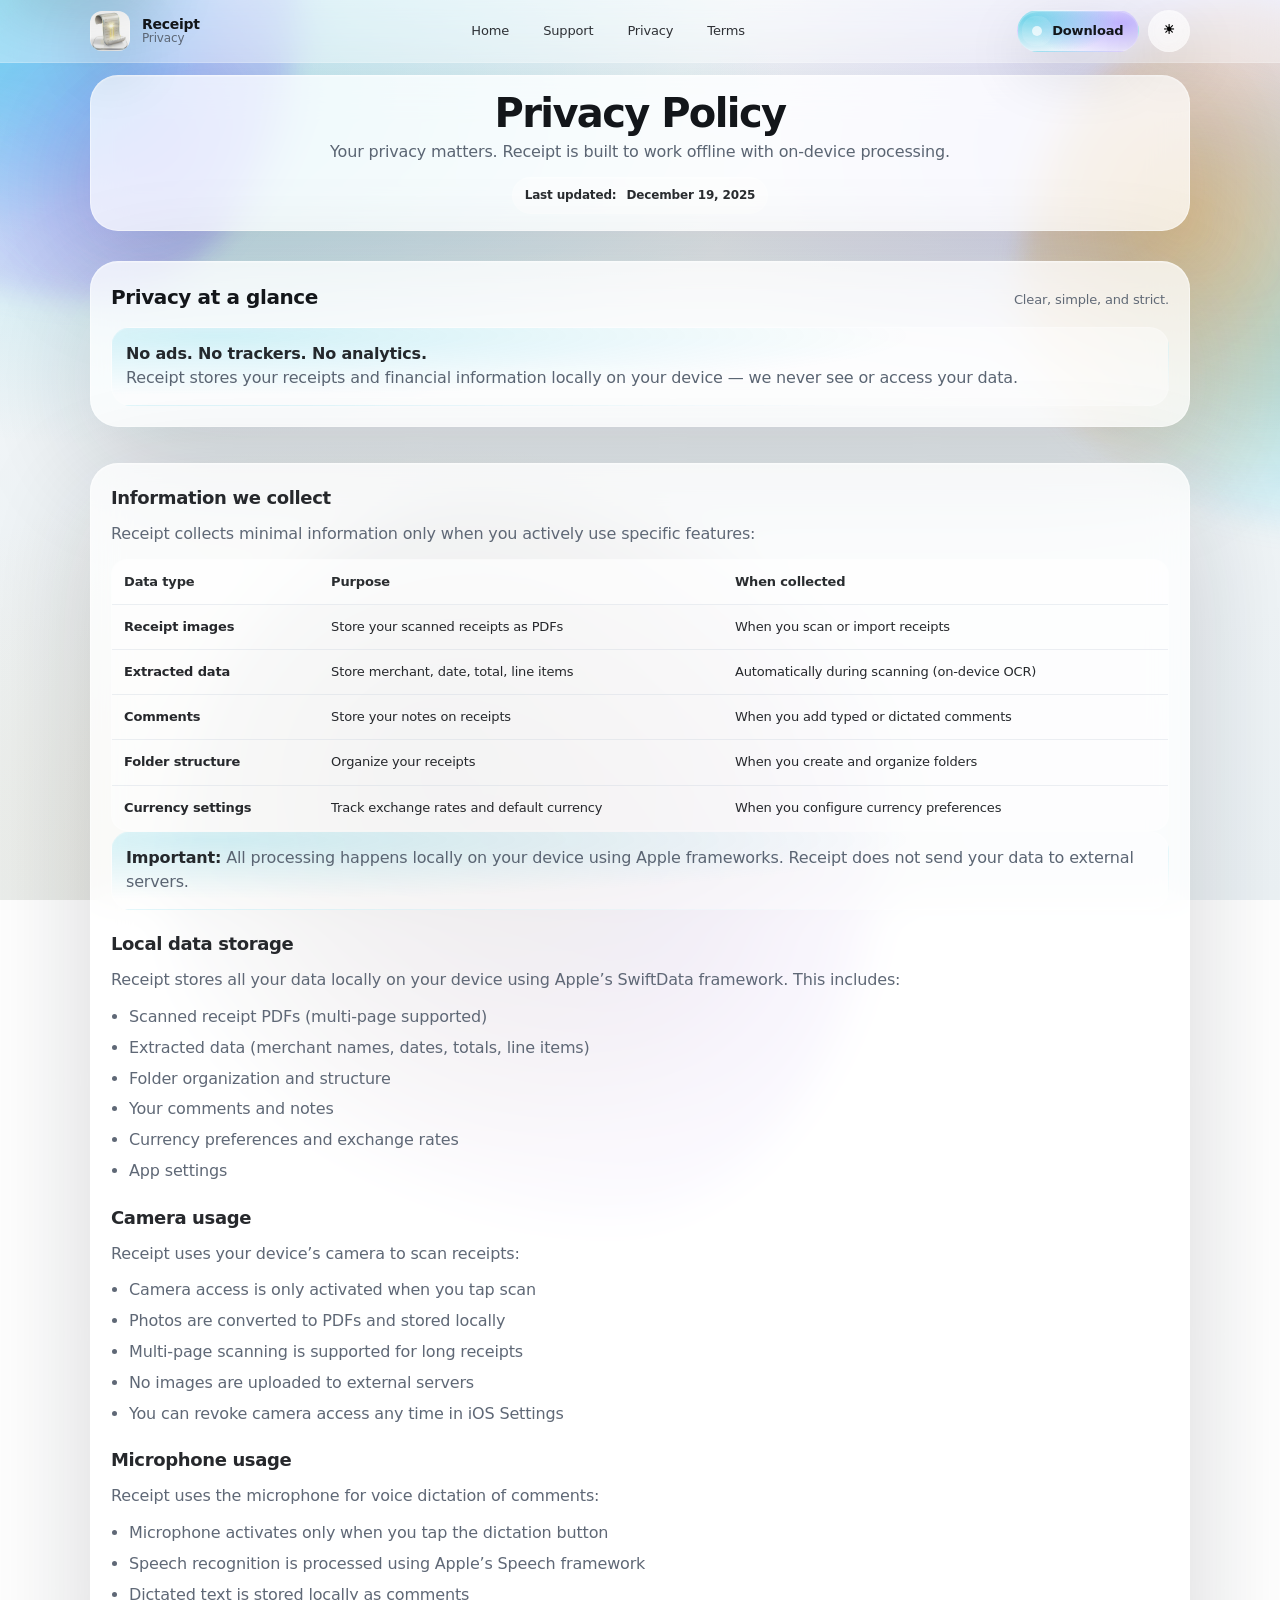
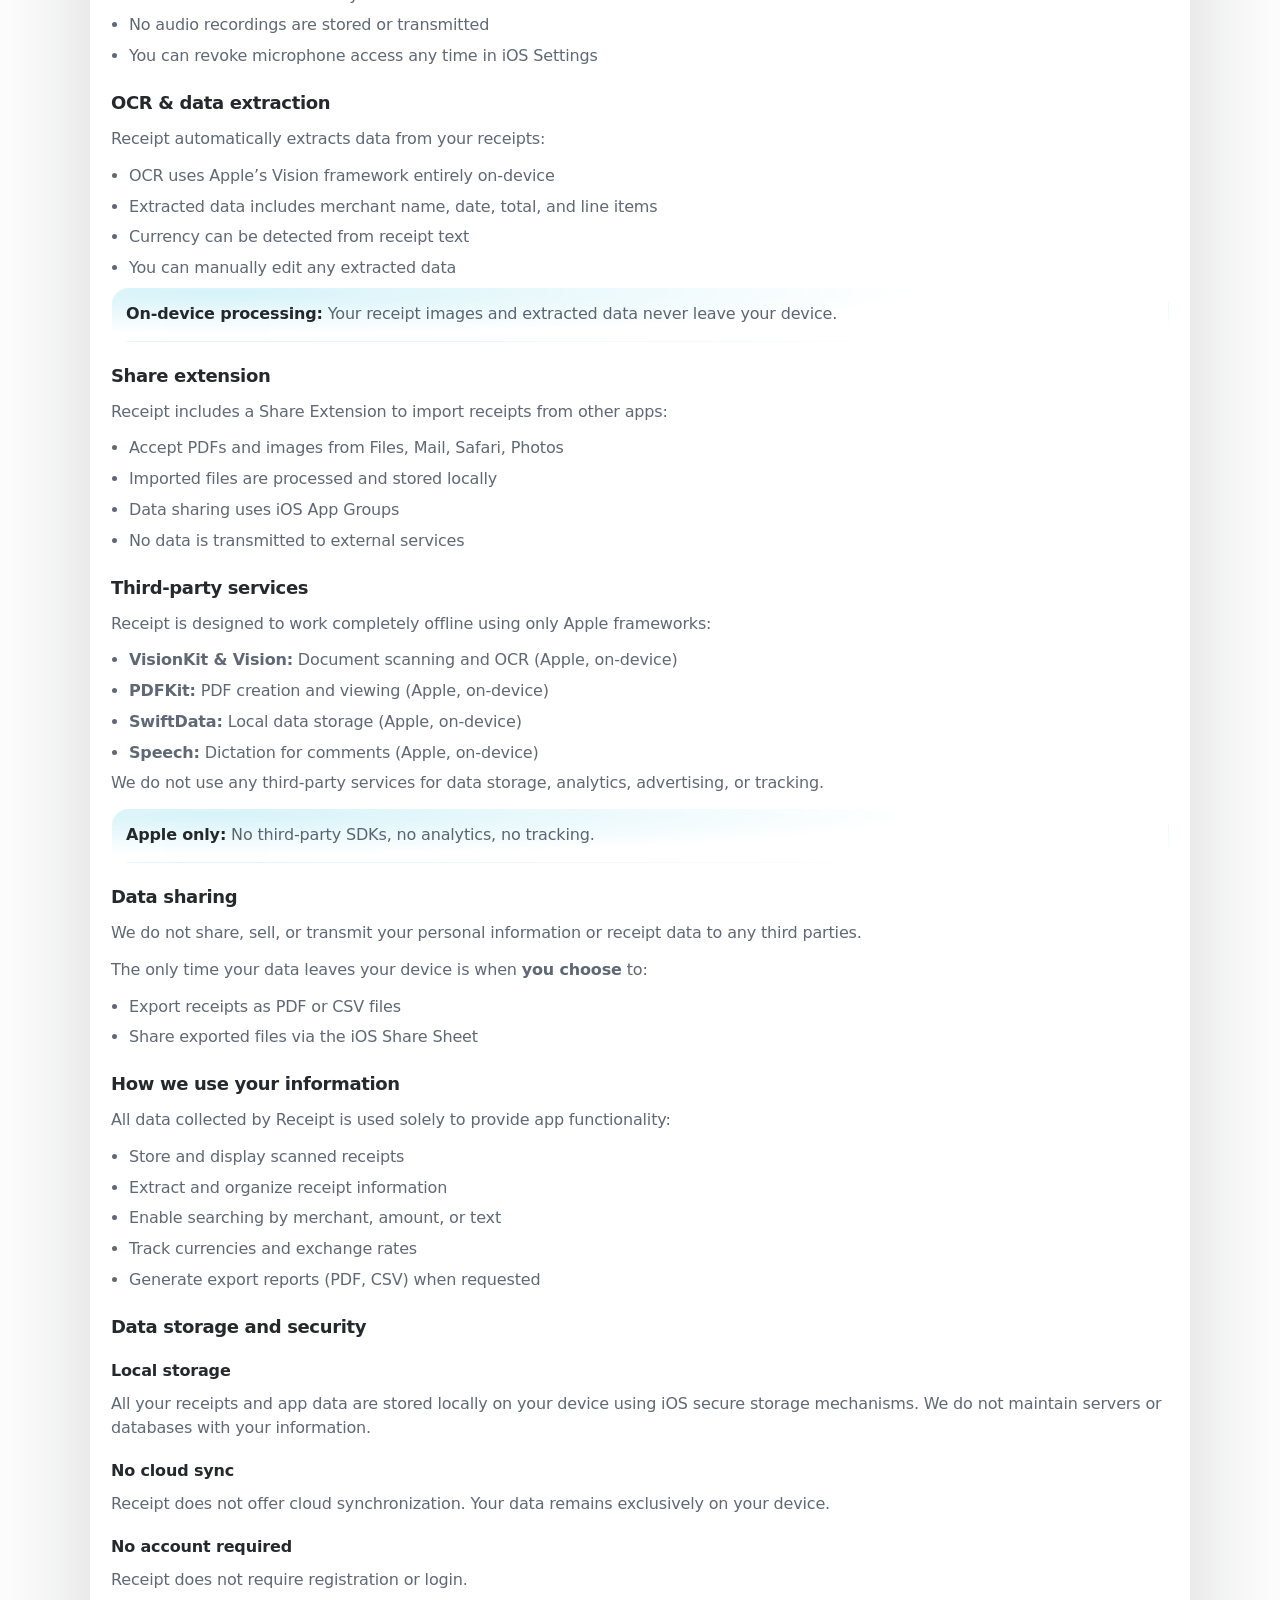
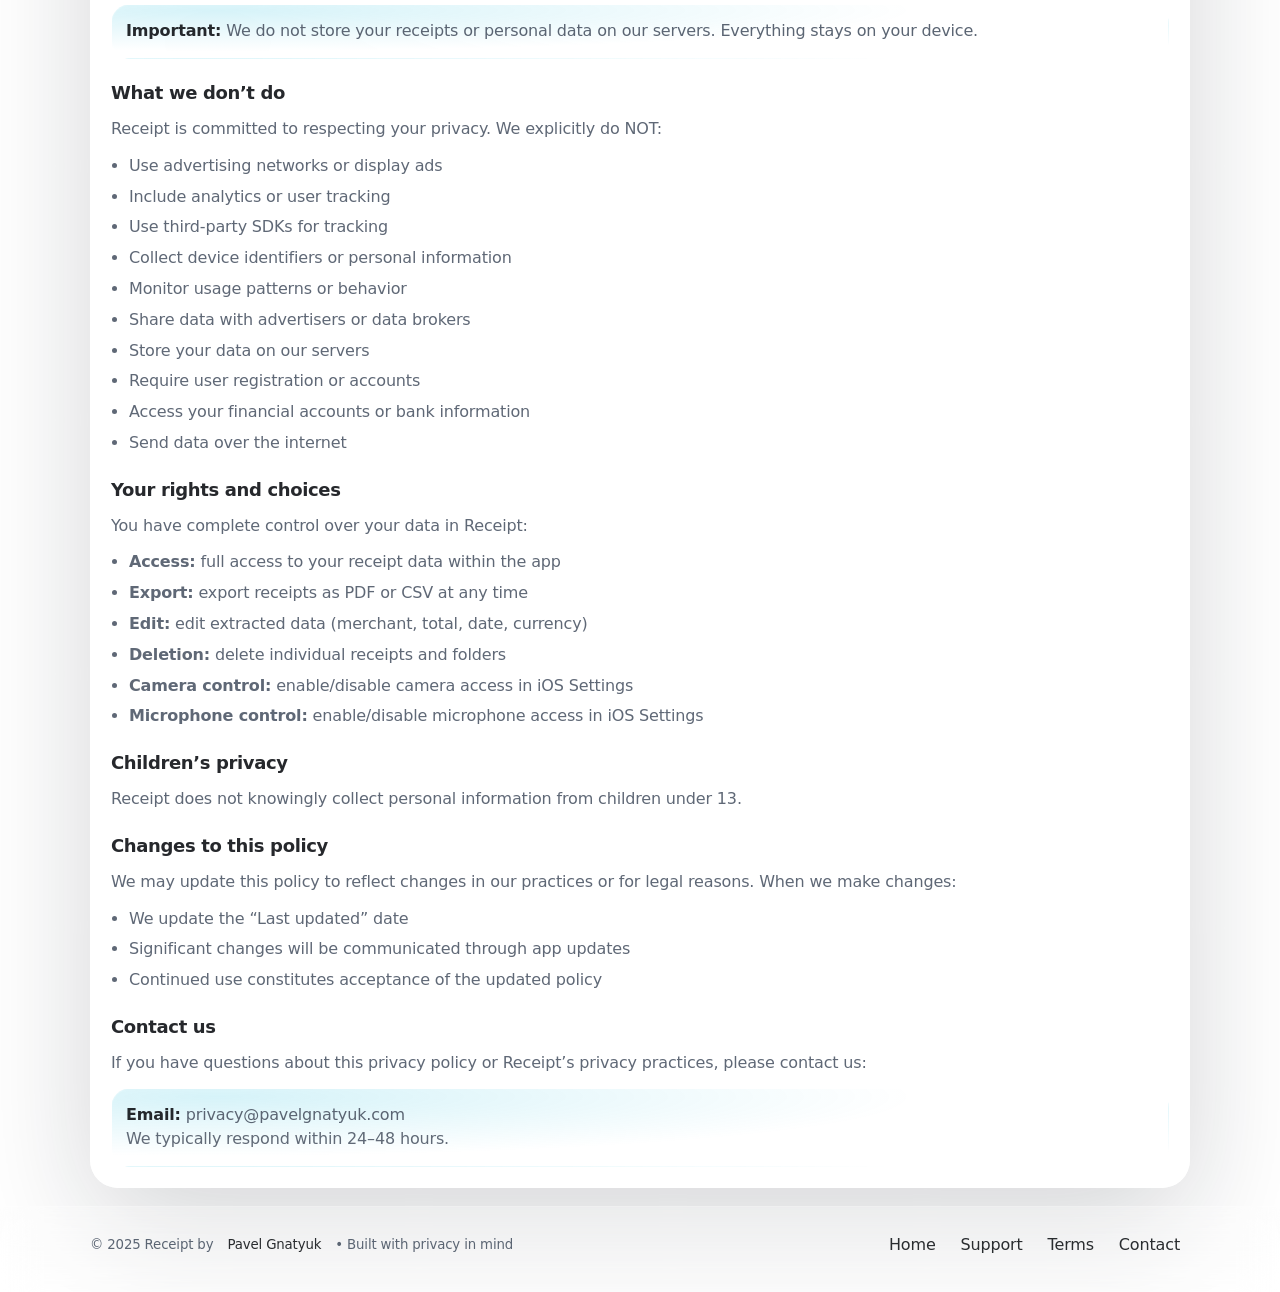
==== commit c12fe9ab: "privacy policy" ====
--- a/privacy_policy.html
+++ b/privacy_policy.html
@@ -20,7 +20,7 @@
   </script>
   <script defer src="script.js"></script>
 </head>
-<body>
+<body class="doc">
   <a class="skip-link" href="#main">Skip to content</a>
 
   <div class="liquid-bg" aria-hidden="true">
--- a/styles.css
+++ b/styles.css
@@ -202,6 +202,27 @@
 
 .section.tight {
   padding: 18px 0;
+}
+
+/* Document pages (Support / Privacy / Terms) should get to content faster */
+.doc .header {
+  padding: 10px 0;
+}
+
+.doc .section {
+  padding: 18px 0;
+}
+
+.doc .section.tight {
+  padding: 12px 0;
+}
+
+.doc .page-hero.card {
+  padding: 16px;
+}
+
+.doc .page-hero p {
+  margin-top: 6px;
 }
 
 /* Header */
@@ -844,6 +865,30 @@
   .appstore-badge img {
     height: 42px;
   }
+
+  /* On phones, doc pages should start with actual content (less chrome) */
+  .doc .section {
+    padding: 14px 0;
+  }
+  .doc .section.tight {
+    padding: 10px 0;
+  }
+  .doc .page-hero.card {
+    padding: 14px;
+  }
+  .doc .page-hero h1 {
+    font-size: clamp(22px, 7vw, 30px);
+  }
+}
+
+/* iOS/WebView paint stability: avoid fixed backgrounds causing delayed paint */
+@supports (-webkit-touch-callout: none) {
+  body {
+    background-attachment: scroll;
+  }
+  .liquid-bg {
+    position: absolute;
+  }
 }
 
 /* Reduced motion */
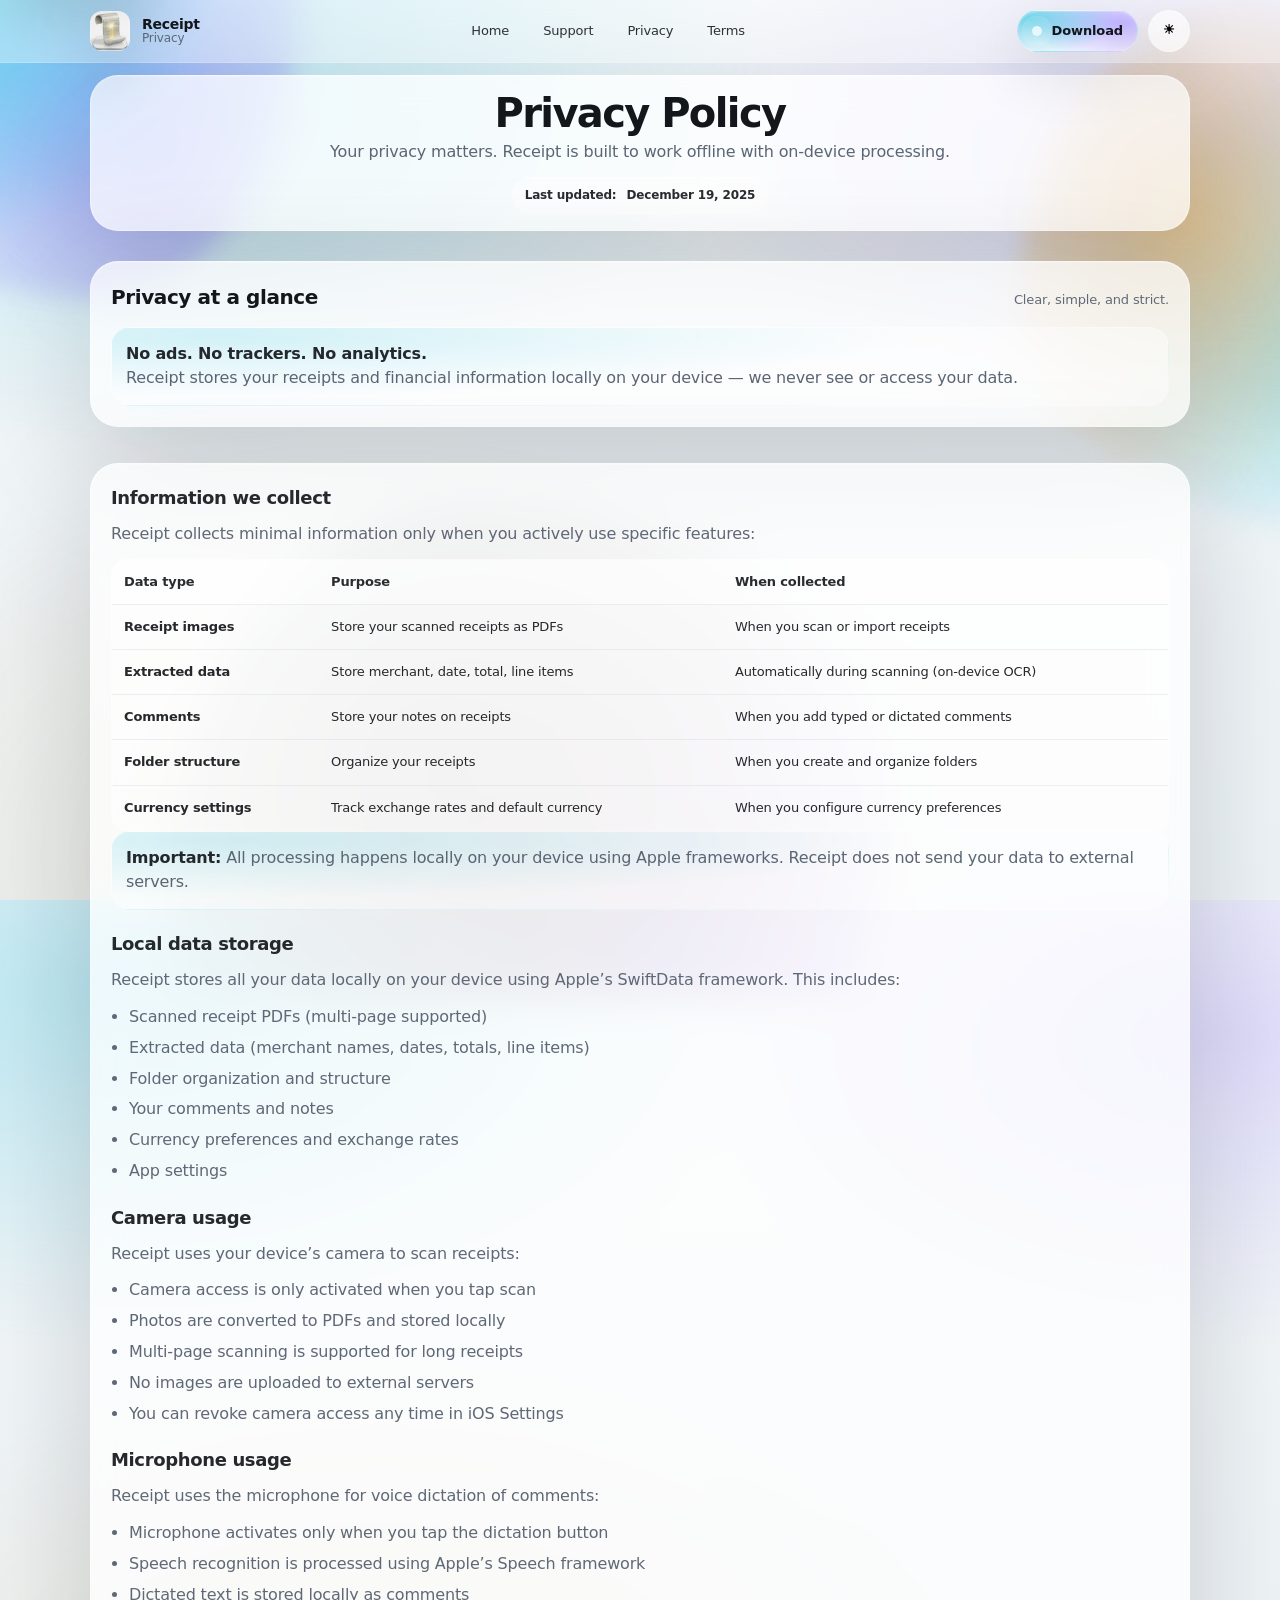
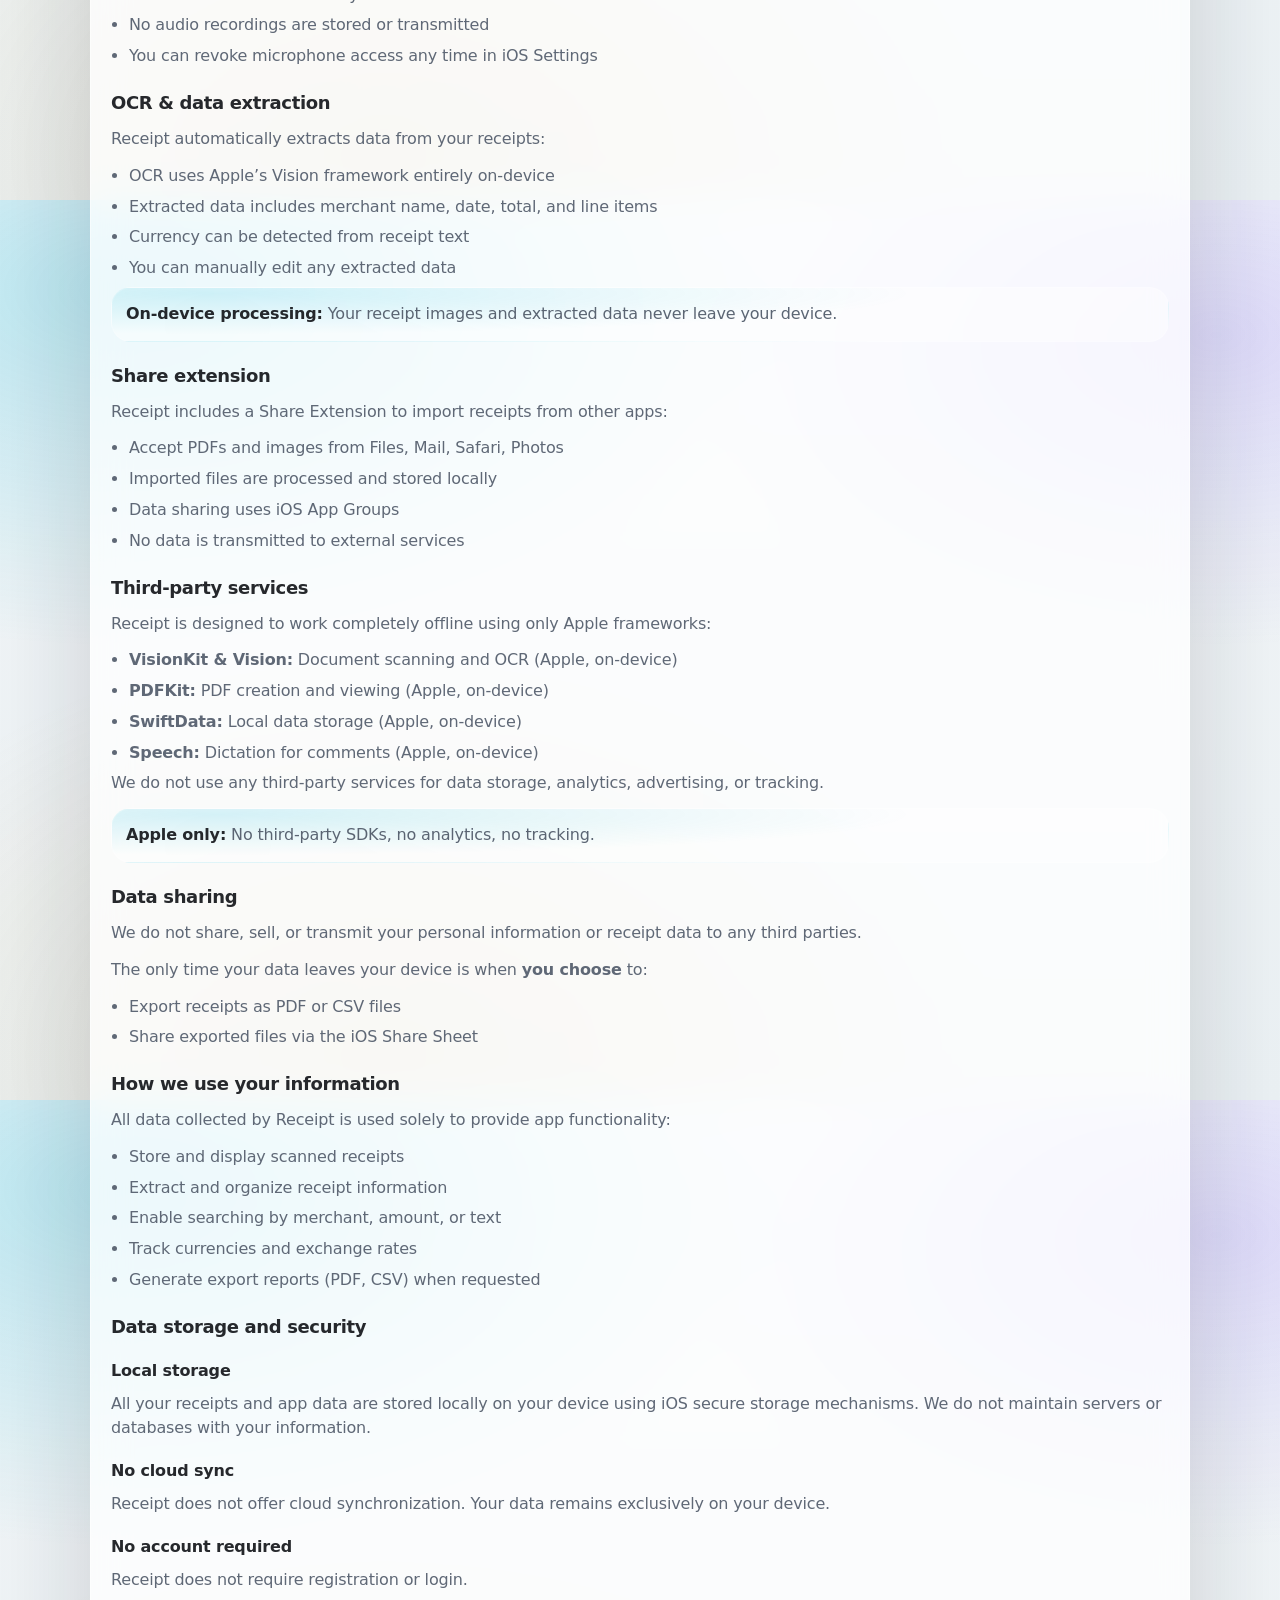
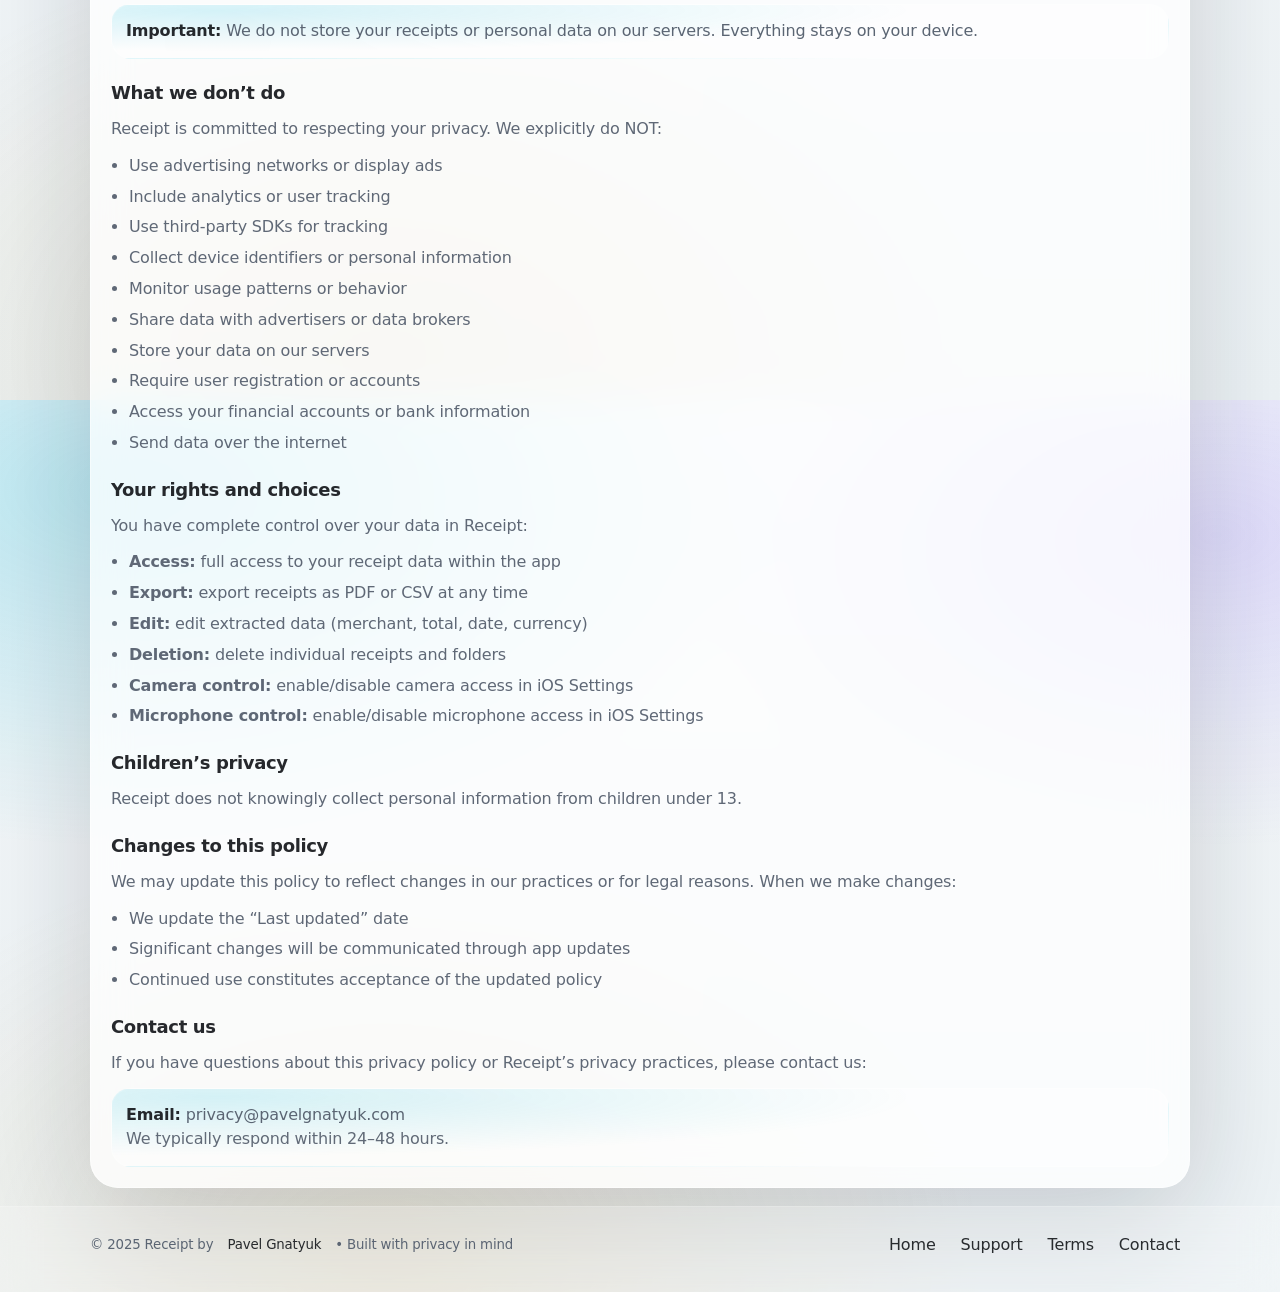
==== commit 1b5e8fca: "privacy policy" ====
--- a/privacy_policy.html
+++ b/privacy_policy.html
@@ -8,7 +8,7 @@
 
   <link rel="icon" href="appicon.png">
   <link rel="apple-touch-icon" href="appicon.png">
-  <link rel="stylesheet" href="styles.css">
+  <link rel="stylesheet" href="styles.css?v=20260102-1">
 
   <script>
     (() => {
@@ -18,7 +18,7 @@
       } catch {}
     })();
   </script>
-  <script defer src="script.js"></script>
+  <script defer src="script.js?v=20260102-1"></script>
 </head>
 <body class="doc">
   <a class="skip-link" href="#main">Skip to content</a>
--- a/styles.css
+++ b/styles.css
@@ -78,8 +78,10 @@
     radial-gradient(900px 520px at 95% 15%, rgba(var(--accent-3) / 0.18), transparent 60%),
     radial-gradient(1000px 700px at 30% 95%, rgba(var(--accent-0) / 0.16), transparent 60%),
     linear-gradient(180deg, rgb(var(--bg)), rgb(var(--bg-2)));
-  background-attachment: fixed;
+  /* Safari can fail to paint long pages correctly with fixed background attachments */
+  background-attachment: scroll;
   overflow-x: hidden;
+  position: relative;
 }
 
 a {
@@ -118,10 +120,13 @@
 /* Background liquid */
 .liquid-bg {
   pointer-events: none;
-  position: fixed;
+  /* Safari/WebKit paint stability: absolute background layer (no fixed compositing) */
+  position: absolute;
   inset: -100px;
   z-index: -1;
   filter: blur(0px) saturate(1.15);
+  contain: paint;
+  transform: translateZ(0);
 }
 
 .blob {
@@ -235,6 +240,7 @@
   border-bottom: 1px solid rgba(var(--border) / 0.18);
   backdrop-filter: blur(var(--blur));
   -webkit-backdrop-filter: blur(var(--blur));
+  transform: translateZ(0);
 }
 
 .nav {
@@ -826,7 +832,9 @@
 
 /* Reveal animation */
 .reveal {
-  opacity: 0;
+  /* Safari can delay IntersectionObserver callbacks until first scroll.
+     Never hide content by default; only animate position once revealed. */
+  opacity: 1;
   transform: translateY(10px);
   transition: opacity 520ms ease, transform 520ms ease;
 }
@@ -881,15 +889,7 @@
   }
 }
 
-/* iOS/WebView paint stability: avoid fixed backgrounds causing delayed paint */
-@supports (-webkit-touch-callout: none) {
-  body {
-    background-attachment: scroll;
-  }
-  .liquid-bg {
-    position: absolute;
-  }
-}
+/* iOS/WebView paint stability handled above (keep this block reserved for future overrides) */
 
 /* Reduced motion */
 @media (prefers-reduced-motion: reduce) {
